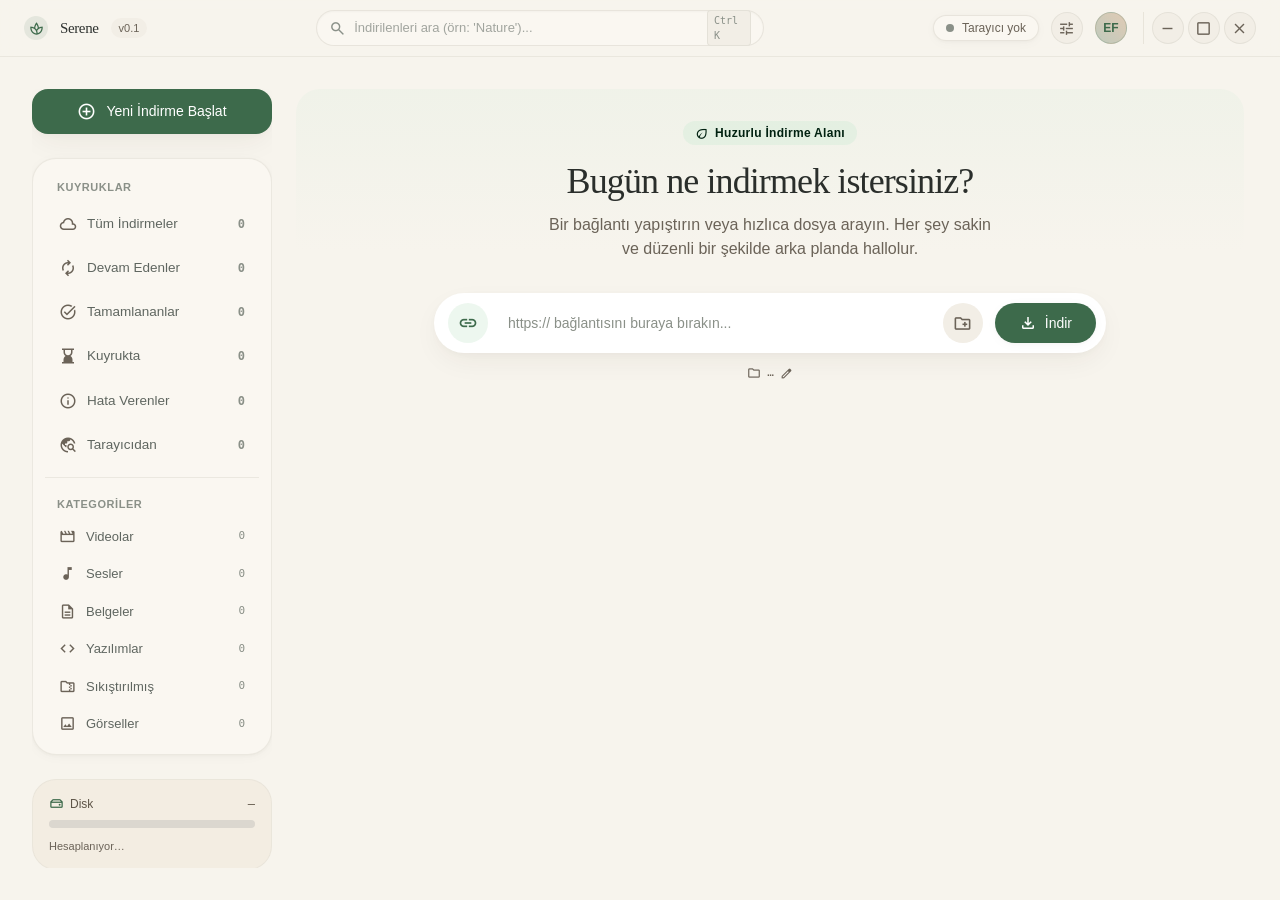
==== src/index.html @ ef3c7b84 "Uygulama Ã§ekirdeÄŸi: motor, kuyruk, tepsi, kÃ¶prÃ¼ ve arayÃ¼z" ====
<!DOCTYPE html>
<html lang="tr">
<head>
<meta charset="utf-8" />
<meta name="viewport" content="width=device-width, initial-scale=1.0" />
<title>Serene — Huzurlu İndirme Deneyimi</title>
<link rel="stylesheet" href="fonts.css" />
<link rel="stylesheet" href="app.css" />
</head>
<body class="bg-background text-on-surface font-body antialiased h-screen flex flex-col overflow-hidden selection:bg-primary-fixed selection:text-primary">

<!-- Üst bar -->
<header data-tauri-drag-region="deep" class="flex-shrink-0 z-40 bg-background/85 backdrop-blur-md border-b border-outline-variant/50 px-6 py-2.5 flex items-center justify-between gap-4">
  <div class="flex items-center gap-3 flex-shrink-0">
    <div class="w-6 h-6 rounded-full bg-primary/10 flex items-center justify-center text-primary">
      <span class="material-symbols-outlined text-[15px]">spa</span>
    </div>
    <span class="font-headline font-medium text-[15px] tracking-tight text-on-surface">Serene</span>
    <span class="text-[11px] font-medium px-2 py-0.5 rounded-full bg-surface-container text-secondary">v0.1</span>
  </div>

  <div class="w-full max-w-md hidden md:block">
    <div class="relative flex items-center h-9 w-full rounded-full bg-surface-container-low border border-outline-variant/60 px-3 shadow-inner-soft focus-within:border-primary/50 focus-within:bg-surface-container-lowest transition-all">
      <span class="material-symbols-outlined text-[17px] text-outline mr-2">search</span>
      <input id="search" class="w-full bg-transparent text-[13px] text-on-surface placeholder:text-outline/80 focus:outline-none" placeholder="İndirilenleri ara (örn: 'Nature')..." type="text" autocomplete="off" spellcheck="false" />
      <kbd class="text-[10px] font-mono text-outline bg-surface-container px-1.5 py-0.5 rounded border border-outline-variant/60">Ctrl K</kbd>
    </div>
  </div>

  <div class="flex items-center gap-3 flex-shrink-0">
    <div id="bridge-pill" class="flex items-center gap-2 bg-surface-container-low border border-outline-variant/60 px-3 py-1 rounded-full shadow-soft text-xs text-secondary" title="Tarayıcı eklentisi bağlı değil">
      <span id="bridge-dot" class="w-2 h-2 rounded-full bg-outline"></span>
      <span id="bridge-text">Tarayıcı yok</span>
    </div>
    <div id="speed-pill" class="hidden items-center gap-2 bg-surface-container-low border border-outline-variant/60 px-3 py-1 rounded-full shadow-soft text-xs text-secondary font-mono">
      <span class="w-2 h-2 rounded-full bg-primary animate-pulse"></span>
      <span id="speed-pill-text">0 B/s</span>
    </div>
    <button id="open-settings" class="w-8 h-8 rounded-full bg-surface-container hover:bg-surface-container-high text-on-surface flex items-center justify-center border border-outline-variant/60 transition-colors cursor-pointer" title="Ayarlar">
      <span class="material-symbols-outlined text-[17px] text-secondary">tune</span>
    </button>
    <div class="w-8 h-8 rounded-full bg-gradient-to-tr from-primary/30 to-tertiary/30 border border-primary/20 flex items-center justify-center text-xs font-semibold text-primary" title="Yerel profil">
      EF
    </div>

    <!-- Pencere denetimleri (işletim sistemi çerçevesi kapalı) -->
    <div class="flex items-center gap-1 ml-1 pl-2 border-l border-outline-variant/60">
      <button id="win-min" class="w-8 h-8 rounded-full bg-surface-container hover:bg-surface-container-high text-on-surface flex items-center justify-center border border-outline-variant/60 transition-colors cursor-pointer" title="Küçült">
        <span class="material-symbols-outlined text-[17px] text-secondary">remove</span>
      </button>
      <button id="win-max" class="w-8 h-8 rounded-full bg-surface-container hover:bg-surface-container-high text-on-surface flex items-center justify-center border border-outline-variant/60 transition-colors cursor-pointer" title="Büyüt">
        <span id="win-max-icon" class="material-symbols-outlined text-[17px] text-secondary">crop_square</span>
      </button>
      <button id="win-close" class="w-8 h-8 rounded-full bg-surface-container hover:bg-error-container text-on-surface flex items-center justify-center border border-outline-variant/60 transition-colors cursor-pointer" title="Kapat">
        <span class="material-symbols-outlined text-[17px] text-secondary">close</span>
      </button>
    </div>
  </div>
</header>

<div class="flex-1 flex flex-col md:flex-row max-w-7xl w-full mx-auto p-4 md:p-6 lg:p-8 gap-6 overflow-hidden">

  <!-- Sol menü -->
  <aside class="w-full md:w-60 flex-shrink-0 flex flex-col gap-6 overflow-y-auto pb-2">
    <button id="new-download" class="w-full flex items-center justify-center gap-2.5 py-3 px-4 rounded-2xl bg-primary text-on-primary font-medium text-[14px] shadow-float hover:bg-primary/95 active:scale-[0.99] transition-all cursor-pointer">
      <span class="material-symbols-outlined text-[19px]">add_circle</span>
      <span>Yeni İndirme Başlat</span>
    </button>

    <div class="bg-surface-container-low rounded-3xl p-3 border border-outline-variant/50 shadow-soft">
      <div class="px-3 py-2 text-[11px] font-semibold text-outline uppercase tracking-wider">Kuyruklar</div>
      <nav class="flex flex-col gap-1" id="queue-nav">
        <button class="nav-item flex items-center justify-between px-3.5 py-2.5 rounded-2xl transition-colors cursor-pointer w-full" data-filter="all">
          <div class="flex items-center gap-2.5">
            <span class="material-symbols-outlined text-[18px]">cloud_queue</span>
            <span>Tüm İndirmeler</span>
          </div>
          <span class="font-mono text-[12px] font-semibold" data-count="all">0</span>
        </button>
        <button class="nav-item flex items-center justify-between px-3.5 py-2.5 rounded-2xl transition-colors cursor-pointer w-full" data-filter="active">
          <div class="flex items-center gap-2.5">
            <span class="material-symbols-outlined text-[18px]">autorenew</span>
            <span>Devam Edenler</span>
          </div>
          <span class="font-mono text-[12px] font-semibold" data-count="active">0</span>
        </button>
        <button class="nav-item flex items-center justify-between px-3.5 py-2.5 rounded-2xl transition-colors cursor-pointer w-full" data-filter="completed">
          <div class="flex items-center gap-2.5">
            <span class="material-symbols-outlined text-[18px]">task_alt</span>
            <span>Tamamlananlar</span>
          </div>
          <span class="font-mono text-[12px] font-semibold" data-count="completed">0</span>
        </button>
        <button class="nav-item flex items-center justify-between px-3.5 py-2.5 rounded-2xl transition-colors cursor-pointer w-full" data-filter="queued">
          <div class="flex items-center gap-2.5">
            <span class="material-symbols-outlined text-[18px]">hourglass_bottom</span>
            <span>Kuyrukta</span>
          </div>
          <span class="font-mono text-[12px] font-semibold" data-count="queued">0</span>
        </button>
        <button class="nav-item flex items-center justify-between px-3.5 py-2.5 rounded-2xl transition-colors cursor-pointer w-full" data-filter="failed">
          <div class="flex items-center gap-2.5">
            <span class="material-symbols-outlined text-[18px]">info</span>
            <span>Hata Verenler</span>
          </div>
          <span class="font-mono text-[12px] font-semibold" data-count="failed">0</span>
        </button>
      </nav>

      <nav class="flex flex-col gap-1 mt-1" id="browser-nav">
        <button id="browser-queue" class="nav-item flex items-center justify-between px-3.5 py-2.5 rounded-2xl transition-colors cursor-pointer w-full" title="Tarayıcıdan yakalanan medya">
          <div class="flex items-center gap-2.5">
            <span class="material-symbols-outlined text-[18px]">travel_explore</span>
            <span>Tarayıcıdan</span>
          </div>
          <span class="font-mono text-[12px] font-semibold" data-count-captures>0</span>
        </button>
      </nav>

      <div class="my-3 border-t border-outline-variant/50"></div>
      <div class="px-3 py-1.5 text-[11px] font-semibold text-outline uppercase tracking-wider">Kategoriler</div>
      <nav class="flex flex-col gap-0.5" id="category-nav">
        <button class="cat-item flex items-center justify-between px-3.5 py-2 rounded-2xl transition-colors cursor-pointer w-full" data-category="video">
          <div class="flex items-center gap-2.5">
            <span class="material-symbols-outlined text-[17px] text-secondary">movie</span>
            <span>Videolar</span>
          </div>
          <span class="font-mono text-[11px] text-outline" data-count-cat="video">0</span>
        </button>
        <button class="cat-item flex items-center justify-between px-3.5 py-2 rounded-2xl transition-colors cursor-pointer w-full" data-category="audio">
          <div class="flex items-center gap-2.5">
            <span class="material-symbols-outlined text-[17px] text-secondary">music_note</span>
            <span>Sesler</span>
          </div>
          <span class="font-mono text-[11px] text-outline" data-count-cat="audio">0</span>
        </button>
        <button class="cat-item flex items-center justify-between px-3.5 py-2 rounded-2xl transition-colors cursor-pointer w-full" data-category="document">
          <div class="flex items-center gap-2.5">
            <span class="material-symbols-outlined text-[17px] text-secondary">description</span>
            <span>Belgeler</span>
          </div>
          <span class="font-mono text-[11px] text-outline" data-count-cat="document">0</span>
        </button>
        <button class="cat-item flex items-center justify-between px-3.5 py-2 rounded-2xl transition-colors cursor-pointer w-full" data-category="software">
          <div class="flex items-center gap-2.5">
            <span class="material-symbols-outlined text-[17px] text-secondary">code</span>
            <span>Yazılımlar</span>
          </div>
          <span class="font-mono text-[11px] text-outline" data-count-cat="software">0</span>
        </button>
        <button class="cat-item flex items-center justify-between px-3.5 py-2 rounded-2xl transition-colors cursor-pointer w-full" data-category="archive">
          <div class="flex items-center gap-2.5">
            <span class="material-symbols-outlined text-[17px] text-secondary">folder_zip</span>
            <span>Sıkıştırılmış</span>
          </div>
          <span class="font-mono text-[11px] text-outline" data-count-cat="archive">0</span>
        </button>
        <button class="cat-item flex items-center justify-between px-3.5 py-2 rounded-2xl transition-colors cursor-pointer w-full" data-category="image">
          <div class="flex items-center gap-2.5">
            <span class="material-symbols-outlined text-[17px] text-secondary">image</span>
            <span>Görseller</span>
          </div>
          <span class="font-mono text-[11px] text-outline" data-count-cat="image">0</span>
        </button>
      </nav>
    </div>

    <!-- Disk durumu -->
    <div class="bg-secondary-container/60 rounded-3xl p-4 border border-outline-variant/40 flex flex-col gap-2">
      <div class="flex items-center justify-between text-xs text-on-secondary-container font-medium">
        <span class="flex items-center gap-1.5 min-w-0">
          <span class="material-symbols-outlined text-[15px] text-primary">hard_drive</span>
          <span id="disk-label" class="truncate">Disk</span>
        </span>
        <span class="font-mono flex-shrink-0" id="disk-percent">—</span>
      </div>
      <div class="w-full h-2 rounded-full bg-surface-dim overflow-hidden p-0.5">
        <div class="h-full bg-primary rounded-full transition-all duration-500" id="disk-bar" style="width: 0%"></div>
      </div>
      <p class="text-[11px] text-secondary leading-tight mt-1" id="disk-detail">Hesaplanıyor…</p>
    </div>
  </aside>

  <!-- Orta alan -->
  <main class="flex-1 flex flex-col min-w-0 overflow-y-auto pb-4 pr-1">
    <div class="flex flex-col w-full gap-8 pb-16">

      <!-- Karşılama + bağlantı girişi -->
      <section id="hero" class="flex flex-col items-center text-center py-8 px-4 relative scroll-mt-4">
        <div class="absolute inset-0 bg-gradient-to-b from-primary-fixed/20 via-transparent to-transparent rounded-3xl -z-10 pointer-events-none"></div>
        <span class="inline-flex items-center gap-1.5 px-3 py-1 rounded-full bg-primary-fixed/45 text-on-primary-fixed text-xs font-semibold mb-4 tracking-wide">
          <span class="material-symbols-outlined text-[14px]">eco</span>
          Huzurlu İndirme Alanı
        </span>
        <h1 class="font-headline text-3xl md:text-4xl text-on-background font-normal tracking-tight mb-3">
          Bugün ne indirmek istersiniz?
        </h1>
        <p class="text-secondary max-w-md text-sm md:text-base font-body mb-8 leading-relaxed">
          Bir bağlantı yapıştırın veya hızlıca dosya arayın. Her şey sakin ve düzenli bir şekilde arka planda hallolur.
        </p>

        <div class="w-full max-w-2xl bg-surface-container-lowest rounded-full p-2.5 shadow-float flex items-center gap-3 transition-all focus-within:ring-2 focus-within:ring-primary/20">
          <div class="w-10 h-10 rounded-full bg-primary-fixed/40 flex items-center justify-center text-primary ml-1 flex-shrink-0">
            <span class="material-symbols-outlined text-[20px]">link</span>
          </div>
          <input id="url-input" class="flex-1 min-w-0 bg-transparent text-sm text-on-surface placeholder:text-outline focus:outline-none px-2 font-body" placeholder="https:// bağlantısını buraya bırakın..." type="text" autocomplete="off" spellcheck="false" />
          <button id="pick-dest" class="w-10 h-10 rounded-full bg-surface-container hover:bg-surface-container-high text-secondary flex items-center justify-center transition-colors cursor-pointer flex-shrink-0" title="Bu indirme için farklı klasör seç">
            <span class="material-symbols-outlined text-[19px]">create_new_folder</span>
          </button>
          <button id="download-btn" class="bg-primary hover:bg-primary/90 disabled:opacity-50 disabled:cursor-not-allowed text-on-primary font-medium text-sm px-6 py-2.5 rounded-full shadow-soft transition-all flex items-center gap-2 cursor-pointer flex-shrink-0">
            <span class="material-symbols-outlined text-[18px]">download</span>
            <span>İndir</span>
          </button>
        </div>

        <button id="dest-hint" class="mt-3 text-[11px] text-secondary hover:text-primary transition-colors flex items-center gap-1.5 cursor-pointer" title="Kayıt klasörünü değiştir">
          <span class="material-symbols-outlined text-[14px]">folder</span>
          <span id="dest-hint-text" class="font-mono truncate max-w-md">…</span>
          <span class="material-symbols-outlined text-[13px]">edit</span>
        </button>

        <!-- Yalnızca sıradaki indirmeler için geçerli klasör -->
        <div id="dest-override" class="hidden mt-3 items-center gap-2 text-[11px] bg-primary-fixed/25 border border-primary/20 rounded-full pl-3 pr-1.5 py-1.5">
          <span class="material-symbols-outlined text-[14px] text-primary">folder_special</span>
          <span class="text-on-primary-fixed">Bu indirme şuraya kaydedilecek:</span>
          <span id="dest-override-text" class="font-mono text-primary truncate max-w-[16rem]">…</span>
          <button id="dest-override-clear" class="w-6 h-6 rounded-full hover:bg-primary/20 text-primary flex items-center justify-center transition-colors cursor-pointer flex-shrink-0" title="Özel klasörü kaldır">
            <span class="material-symbols-outlined text-[15px]">close</span>
          </button>
        </div>

        <p id="add-error" class="hidden mt-3 text-[12px] text-on-error-container bg-error-container/60 px-3 py-1.5 rounded-full"></p>
      </section>

      <!-- Liste -->
      <div id="task-root" class="flex flex-col gap-8"></div>
    </div>
  </main>
</div>

<!-- Yakalanan bağlantı bildirimi -->
<div id="toast-root" class="fixed bottom-6 right-6 z-50 flex flex-col gap-3 items-end"></div>

<!-- Bağlantı sürükleme katmanı -->
<div id="drop-overlay" class="hidden fixed inset-0 z-[60] items-center justify-center bg-background/70 backdrop-blur-sm p-10 pointer-events-none">
  <div class="w-full max-w-lg h-full max-h-72 rounded-3xl border-2 border-dashed border-primary/60 bg-primary-fixed/20 flex flex-col items-center justify-center gap-2.5 text-center">
    <span class="material-symbols-outlined text-[38px] text-primary">link</span>
    <p class="font-headline text-xl text-on-background">Bağlantıyı buraya bırakın</p>
    <p class="text-[13px] text-secondary">Serene indirmeyi hemen başlatacak</p>
  </div>
</div>

<!-- Ayarlar -->
<div id="settings-modal" class="hidden fixed inset-0 z-50 items-center justify-center bg-on-surface/25 backdrop-blur-sm p-6">
  <div class="bg-surface-container-lowest rounded-3xl shadow-float w-full max-w-lg max-h-full overflow-y-auto">
    <div class="flex items-center justify-between px-7 pt-6 pb-4">
      <h2 class="font-headline text-xl text-on-background">Ayarlar</h2>
      <button id="close-settings" class="w-8 h-8 rounded-full bg-surface-container hover:bg-surface-container-high text-secondary flex items-center justify-center transition-colors cursor-pointer" title="Kapat">
        <span class="material-symbols-outlined text-[17px]">close</span>
      </button>
    </div>

    <div class="px-7 pb-7 flex flex-col gap-6">
      <div class="flex flex-col gap-2">
        <label class="text-[12px] font-semibold text-outline uppercase tracking-wider">Kayıt klasörü</label>
        <div class="flex items-center gap-2">
          <input id="set-dir" class="flex-1 min-w-0 bg-surface-container-low border border-outline-variant/60 rounded-xl px-3.5 py-2.5 text-[13px] font-mono text-on-surface focus:outline-none focus:border-primary/50" type="text" readonly />
          <button id="browse-dir" class="px-4 py-2.5 rounded-xl bg-surface-container hover:bg-surface-container-high text-on-surface text-[13px] font-medium transition-colors cursor-pointer flex-shrink-0">Gözat</button>
        </div>
      </div>

      <div class="grid grid-cols-2 gap-5">
        <div class="flex flex-col gap-2">
          <label class="text-[12px] font-semibold text-outline uppercase tracking-wider">Eşzamanlı indirme</label>
          <input id="set-concurrent" class="bg-surface-container-low border border-outline-variant/60 rounded-xl px-3.5 py-2.5 text-[13px] text-on-surface focus:outline-none focus:border-primary/50" type="number" min="1" max="16" />
          <p class="text-[11px] text-secondary leading-tight">Aynı anda kaç dosya iner</p>
        </div>
        <div class="flex flex-col gap-2">
          <label class="text-[12px] font-semibold text-outline uppercase tracking-wider">Bağlantı / dosya</label>
          <input id="set-connections" class="bg-surface-container-low border border-outline-variant/60 rounded-xl px-3.5 py-2.5 text-[13px] text-on-surface focus:outline-none focus:border-primary/50" type="number" min="1" max="16" />
          <p class="text-[11px] text-secondary leading-tight">Parçalı indirmede bağlantı sayısı</p>
        </div>
      </div>

      <label class="flex items-center justify-between gap-4 bg-surface-container-low rounded-2xl px-4 py-3.5 border border-outline-variant/50 cursor-pointer">
        <span class="flex flex-col">
          <span class="text-[13px] font-medium text-on-surface">Panoyu izle</span>
          <span class="text-[11px] text-secondary leading-tight mt-0.5">Kopyaladığınız bağlantıları yakalayıp önerir</span>
        </span>
        <input id="set-clipboard" class="w-4 h-4 accent-primary cursor-pointer flex-shrink-0" type="checkbox" />
      </label>

      <label class="flex items-center justify-between gap-4 bg-surface-container-low rounded-2xl px-4 py-3.5 border border-outline-variant/50 cursor-pointer">
        <span class="flex flex-col">
          <span class="text-[13px] font-medium text-on-surface">Kapatınca tepsiye gizle</span>
          <span class="text-[11px] text-secondary leading-tight mt-0.5">Kapat düğmesi uygulamayı bitirmez, indirmeler sürer</span>
        </span>
        <input id="set-tray" class="w-4 h-4 accent-primary cursor-pointer flex-shrink-0" type="checkbox" />
      </label>

      <div class="flex items-center justify-between gap-3 pt-1">
        <button id="clear-completed" class="text-[13px] font-medium text-secondary hover:text-on-surface transition-colors cursor-pointer">Tamamlananları temizle</button>
        <div class="flex items-center gap-3">
          <span id="settings-status" class="text-[12px] text-primary"></span>
          <button id="save-settings" class="px-5 py-2.5 rounded-full bg-primary hover:bg-primary/90 text-on-primary text-[13px] font-medium shadow-soft transition-all cursor-pointer">Kaydet</button>
        </div>
      </div>
    </div>
  </div>
</div>

<!-- Onay penceresi -->
<div id="confirm-modal" class="hidden fixed inset-0 z-50 items-center justify-center bg-on-surface/25 backdrop-blur-sm p-6">
  <div class="bg-surface-container-lowest rounded-3xl shadow-float w-full max-w-sm p-7 flex flex-col gap-5">
    <div class="flex items-start gap-3.5">
      <div class="w-10 h-10 rounded-2xl bg-error-container/60 flex items-center justify-center text-on-error-container flex-shrink-0">
        <span id="confirm-icon" class="material-symbols-outlined text-[20px]">delete</span>
      </div>
      <div class="min-w-0 flex-1">
        <h3 id="confirm-title" class="font-headline text-lg text-on-background leading-snug break-words"></h3>
        <p id="confirm-text" class="text-[12.5px] text-secondary mt-1.5 leading-relaxed break-words"></p>
      </div>
    </div>
    <div id="confirm-buttons" class="flex flex-col gap-2"></div>
  </div>
</div>

<script src="app.js"></script>

</body>
</html>
---- src/fonts.css ----
/* vietnamese */
@font-face {
  font-family: 'Fraunces';
  font-style: italic;
  font-weight: 300 400;
  font-display: swap;
  src: url(fonts/f000.woff2) format('woff2');
  unicode-range: U+0102-0103, U+0110-0111, U+0128-0129, U+0168-0169, U+01A0-01A1, U+01AF-01B0, U+0300-0301, U+0303-0304, U+0308-0309, U+0323, U+0329, U+1EA0-1EF9, U+20AB;
}
/* latin-ext */
@font-face {
  font-family: 'Fraunces';
  font-style: italic;
  font-weight: 300 400;
  font-display: swap;
  src: url(fonts/f001.woff2) format('woff2');
  unicode-range: U+0100-02BA, U+02BD-02C5, U+02C7-02CC, U+02CE-02D7, U+02DD-02FF, U+0304, U+0308, U+0329, U+1D00-1DBF, U+1E00-1E9F, U+1EF2-1EFF, U+2020, U+20A0-20AB, U+20AD-20C0, U+2113, U+2C60-2C7F, U+A720-A7FF;
}
/* latin */
@font-face {
  font-family: 'Fraunces';
  font-style: italic;
  font-weight: 300 400;
  font-display: swap;
  src: url(fonts/f002.woff2) format('woff2');
  unicode-range: U+0000-00FF, U+0131, U+0152-0153, U+02BB-02BC, U+02C6, U+02DA, U+02DC, U+0304, U+0308, U+0329, U+2000-206F, U+20AC, U+2122, U+2191, U+2193, U+2212, U+2215, U+FEFF, U+FFFD;
}
/* vietnamese */
@font-face {
  font-family: 'Fraunces';
  font-style: normal;
  font-weight: 300 600;
  font-display: swap;
  src: url(fonts/f003.woff2) format('woff2');
  unicode-range: U+0102-0103, U+0110-0111, U+0128-0129, U+0168-0169, U+01A0-01A1, U+01AF-01B0, U+0300-0301, U+0303-0304, U+0308-0309, U+0323, U+0329, U+1EA0-1EF9, U+20AB;
}
/* latin-ext */
@font-face {
  font-family: 'Fraunces';
  font-style: normal;
  font-weight: 300 600;
  font-display: swap;
  src: url(fonts/f004.woff2) format('woff2');
  unicode-range: U+0100-02BA, U+02BD-02C5, U+02C7-02CC, U+02CE-02D7, U+02DD-02FF, U+0304, U+0308, U+0329, U+1D00-1DBF, U+1E00-1E9F, U+1EF2-1EFF, U+2020, U+20A0-20AB, U+20AD-20C0, U+2113, U+2C60-2C7F, U+A720-A7FF;
}
/* latin */
@font-face {
  font-family: 'Fraunces';
  font-style: normal;
  font-weight: 300 600;
  font-display: swap;
  src: url(fonts/f005.woff2) format('woff2');
  unicode-range: U+0000-00FF, U+0131, U+0152-0153, U+02BB-02BC, U+02C6, U+02DA, U+02DC, U+0304, U+0308, U+0329, U+2000-206F, U+20AC, U+2122, U+2191, U+2193, U+2212, U+2215, U+FEFF, U+FFFD;
}
/* cyrillic-ext */
@font-face {
  font-family: 'JetBrains Mono';
  font-style: normal;
  font-weight: 400;
  font-display: swap;
  src: url(fonts/f006.woff2) format('woff2');
  unicode-range: U+0460-052F, U+1C80-1C8A, U+20B4, U+2DE0-2DFF, U+A640-A69F, U+FE2E-FE2F;
}
/* cyrillic */
@font-face {
  font-family: 'JetBrains Mono';
  font-style: normal;
  font-weight: 400;
  font-display: swap;
  src: url(fonts/f007.woff2) format('woff2');
  unicode-range: U+0301, U+0400-045F, U+0490-0491, U+04B0-04B1, U+2116;
}
/* greek */
@font-face {
  font-family: 'JetBrains Mono';
  font-style: normal;
  font-weight: 400;
  font-display: swap;
  src: url(fonts/f008.woff2) format('woff2');
  unicode-range: U+0370-0377, U+037A-037F, U+0384-038A, U+038C, U+038E-03A1, U+03A3-03FF;
}
/* vietnamese */
@font-face {
  font-family: 'JetBrains Mono';
  font-style: normal;
  font-weight: 400;
  font-display: swap;
  src: url(fonts/f009.woff2) format('woff2');
  unicode-range: U+0102-0103, U+0110-0111, U+0128-0129, U+0168-0169, U+01A0-01A1, U+01AF-01B0, U+0300-0301, U+0303-0304, U+0308-0309, U+0323, U+0329, U+1EA0-1EF9, U+20AB;
}
/* latin-ext */
@font-face {
  font-family: 'JetBrains Mono';
  font-style: normal;
  font-weight: 400;
  font-display: swap;
  src: url(fonts/f010.woff2) format('woff2');
  unicode-range: U+0100-02BA, U+02BD-02C5, U+02C7-02CC, U+02CE-02D7, U+02DD-02FF, U+0304, U+0308, U+0329, U+1D00-1DBF, U+1E00-1E9F, U+1EF2-1EFF, U+2020, U+20A0-20AB, U+20AD-20C0, U+2113, U+2C60-2C7F, U+A720-A7FF;
}
/* latin */
@font-face {
  font-family: 'JetBrains Mono';
  font-style: normal;
  font-weight: 400;
  font-display: swap;
  src: url(fonts/f011.woff2) format('woff2');
  unicode-range: U+0000-00FF, U+0131, U+0152-0153, U+02BB-02BC, U+02C6, U+02DA, U+02DC, U+0304, U+0308, U+0329, U+2000-206F, U+20AC, U+2122, U+2191, U+2193, U+2212, U+2215, U+FEFF, U+FFFD;
}
/* cyrillic-ext */
@font-face {
  font-family: 'JetBrains Mono';
  font-style: normal;
  font-weight: 500;
  font-display: swap;
  src: url(fonts/f006.woff2) format('woff2');
  unicode-range: U+0460-052F, U+1C80-1C8A, U+20B4, U+2DE0-2DFF, U+A640-A69F, U+FE2E-FE2F;
}
/* cyrillic */
@font-face {
  font-family: 'JetBrains Mono';
  font-style: normal;
  font-weight: 500;
  font-display: swap;
  src: url(fonts/f007.woff2) format('woff2');
  unicode-range: U+0301, U+0400-045F, U+0490-0491, U+04B0-04B1, U+2116;
}
/* greek */
@font-face {
  font-family: 'JetBrains Mono';
  font-style: normal;
  font-weight: 500;
  font-display: swap;
  src: url(fonts/f008.woff2) format('woff2');
  unicode-range: U+0370-0377, U+037A-037F, U+0384-038A, U+038C, U+038E-03A1, U+03A3-03FF;
}
/* vietnamese */
@font-face {
  font-family: 'JetBrains Mono';
  font-style: normal;
  font-weight: 500;
  font-display: swap;
  src: url(fonts/f009.woff2) format('woff2');
  unicode-range: U+0102-0103, U+0110-0111, U+0128-0129, U+0168-0169, U+01A0-01A1, U+01AF-01B0, U+0300-0301, U+0303-0304, U+0308-0309, U+0323, U+0329, U+1EA0-1EF9, U+20AB;
}
/* latin-ext */
@font-face {
  font-family: 'JetBrains Mono';
  font-style: normal;
  font-weight: 500;
  font-display: swap;
  src: url(fonts/f010.woff2) format('woff2');
  unicode-range: U+0100-02BA, U+02BD-02C5, U+02C7-02CC, U+02CE-02D7, U+02DD-02FF, U+0304, U+0308, U+0329, U+1D00-1DBF, U+1E00-1E9F, U+1EF2-1EFF, U+2020, U+20A0-20AB, U+20AD-20C0, U+2113, U+2C60-2C7F, U+A720-A7FF;
}
/* latin */
@font-face {
  font-family: 'JetBrains Mono';
  font-style: normal;
  font-weight: 500;
  font-display: swap;
  src: url(fonts/f011.woff2) format('woff2');
  unicode-range: U+0000-00FF, U+0131, U+0152-0153, U+02BB-02BC, U+02C6, U+02DA, U+02DC, U+0304, U+0308, U+0329, U+2000-206F, U+20AC, U+2122, U+2191, U+2193, U+2212, U+2215, U+FEFF, U+FFFD;
}
/* cyrillic-ext */
@font-face {
  font-family: 'JetBrains Mono';
  font-style: normal;
  font-weight: 600;
  font-display: swap;
  src: url(fonts/f006.woff2) format('woff2');
  unicode-range: U+0460-052F, U+1C80-1C8A, U+20B4, U+2DE0-2DFF, U+A640-A69F, U+FE2E-FE2F;
}
/* cyrillic */
@font-face {
  font-family: 'JetBrains Mono';
  font-style: normal;
  font-weight: 600;
  font-display: swap;
  src: url(fonts/f007.woff2) format('woff2');
  unicode-range: U+0301, U+0400-045F, U+0490-0491, U+04B0-04B1, U+2116;
}
/* greek */
@font-face {
  font-family: 'JetBrains Mono';
  font-style: normal;
  font-weight: 600;
  font-display: swap;
  src: url(fonts/f008.woff2) format('woff2');
  unicode-range: U+0370-0377, U+037A-037F, U+0384-038A, U+038C, U+038E-03A1, U+03A3-03FF;
}
/* vietnamese */
@font-face {
  font-family: 'JetBrains Mono';
  font-style: normal;
  font-weight: 600;
  font-display: swap;
  src: url(fonts/f009.woff2) format('woff2');
  unicode-range: U+0102-0103, U+0110-0111, U+0128-0129, U+0168-0169, U+01A0-01A1, U+01AF-01B0, U+0300-0301, U+0303-0304, U+0308-0309, U+0323, U+0329, U+1EA0-1EF9, U+20AB;
}
/* latin-ext */
@font-face {
  font-family: 'JetBrains Mono';
  font-style: normal;
  font-weight: 600;
  font-display: swap;
  src: url(fonts/f010.woff2) format('woff2');
  unicode-range: U+0100-02BA, U+02BD-02C5, U+02C7-02CC, U+02CE-02D7, U+02DD-02FF, U+0304, U+0308, U+0329, U+1D00-1DBF, U+1E00-1E9F, U+1EF2-1EFF, U+2020, U+20A0-20AB, U+20AD-20C0, U+2113, U+2C60-2C7F, U+A720-A7FF;
}
/* latin */
@font-face {
  font-family: 'JetBrains Mono';
  font-style: normal;
  font-weight: 600;
  font-display: swap;
  src: url(fonts/f011.woff2) format('woff2');
  unicode-range: U+0000-00FF, U+0131, U+0152-0153, U+02BB-02BC, U+02C6, U+02DA, U+02DC, U+0304, U+0308, U+0329, U+2000-206F, U+20AC, U+2122, U+2191, U+2193, U+2212, U+2215, U+FEFF, U+FFFD;
}
/* cyrillic-ext */
@font-face {
  font-family: 'Nunito Sans';
  font-style: italic;
  font-weight: 400;
  font-stretch: 100%;
  font-display: swap;
  src: url(fonts/f012.woff2) format('woff2');
  unicode-range: U+0460-052F, U+1C80-1C8A, U+20B4, U+2DE0-2DFF, U+A640-A69F, U+FE2E-FE2F;
}
/* cyrillic */
@font-face {
  font-family: 'Nunito Sans';
  font-style: italic;
  font-weight: 400;
  font-stretch: 100%;
  font-display: swap;
  src: url(fonts/f013.woff2) format('woff2');
  unicode-range: U+0301, U+0400-045F, U+0490-0491, U+04B0-04B1, U+2116;
}
/* vietnamese */
@font-face {
  font-family: 'Nunito Sans';
  font-style: italic;
  font-weight: 400;
  font-stretch: 100%;
  font-display: swap;
  src: url(fonts/f014.woff2) format('woff2');
  unicode-range: U+0102-0103, U+0110-0111, U+0128-0129, U+0168-0169, U+01A0-01A1, U+01AF-01B0, U+0300-0301, U+0303-0304, U+0308-0309, U+0323, U+0329, U+1EA0-1EF9, U+20AB;
}
/* latin-ext */
@font-face {
  font-family: 'Nunito Sans';
  font-style: italic;
  font-weight: 400;
  font-stretch: 100%;
  font-display: swap;
  src: url(fonts/f015.woff2) format('woff2');
  unicode-range: U+0100-02BA, U+02BD-02C5, U+02C7-02CC, U+02CE-02D7, U+02DD-02FF, U+0304, U+0308, U+0329, U+1D00-1DBF, U+1E00-1E9F, U+1EF2-1EFF, U+2020, U+20A0-20AB, U+20AD-20C0, U+2113, U+2C60-2C7F, U+A720-A7FF;
}
/* latin */
@font-face {
  font-family: 'Nunito Sans';
  font-style: italic;
  font-weight: 400;
  font-stretch: 100%;
  font-display: swap;
  src: url(fonts/f016.woff2) format('woff2');
  unicode-range: U+0000-00FF, U+0131, U+0152-0153, U+02BB-02BC, U+02C6, U+02DA, U+02DC, U+0304, U+0308, U+0329, U+2000-206F, U+20AC, U+2122, U+2191, U+2193, U+2212, U+2215, U+FEFF, U+FFFD;
}
/* cyrillic-ext */
@font-face {
  font-family: 'Nunito Sans';
  font-style: normal;
  font-weight: 300 700;
  font-stretch: 100%;
  font-display: swap;
  src: url(fonts/f017.woff2) format('woff2');
  unicode-range: U+0460-052F, U+1C80-1C8A, U+20B4, U+2DE0-2DFF, U+A640-A69F, U+FE2E-FE2F;
}
/* cyrillic */
@font-face {
  font-family: 'Nunito Sans';
  font-style: normal;
  font-weight: 300 700;
  font-stretch: 100%;
  font-display: swap;
  src: url(fonts/f018.woff2) format('woff2');
  unicode-range: U+0301, U+0400-045F, U+0490-0491, U+04B0-04B1, U+2116;
}
/* vietnamese */
@font-face {
  font-family: 'Nunito Sans';
  font-style: normal;
  font-weight: 300 700;
  font-stretch: 100%;
  font-display: swap;
  src: url(fonts/f019.woff2) format('woff2');
  unicode-range: U+0102-0103, U+0110-0111, U+0128-0129, U+0168-0169, U+01A0-01A1, U+01AF-01B0, U+0300-0301, U+0303-0304, U+0308-0309, U+0323, U+0329, U+1EA0-1EF9, U+20AB;
}
/* latin-ext */
@font-face {
  font-family: 'Nunito Sans';
  font-style: normal;
  font-weight: 300 700;
  font-stretch: 100%;
  font-display: swap;
  src: url(fonts/f020.woff2) format('woff2');
  unicode-range: U+0100-02BA, U+02BD-02C5, U+02C7-02CC, U+02CE-02D7, U+02DD-02FF, U+0304, U+0308, U+0329, U+1D00-1DBF, U+1E00-1E9F, U+1EF2-1EFF, U+2020, U+20A0-20AB, U+20AD-20C0, U+2113, U+2C60-2C7F, U+A720-A7FF;
}
/* latin */
@font-face {
  font-family: 'Nunito Sans';
  font-style: normal;
  font-weight: 300 700;
  font-stretch: 100%;
  font-display: swap;
  src: url(fonts/f021.woff2) format('woff2');
  unicode-range: U+0000-00FF, U+0131, U+0152-0153, U+02BB-02BC, U+02C6, U+02DA, U+02DC, U+0304, U+0308, U+0329, U+2000-206F, U+20AC, U+2122, U+2191, U+2193, U+2212, U+2215, U+FEFF, U+FFFD;
}

/* fallback */
@font-face {
  font-family: 'Material Symbols Outlined';
  font-style: normal;
  font-weight: 100 700;
  font-display: swap;
  src: url(fonts/f022.woff2) format('woff2');
}

.material-symbols-outlined {
  font-family: 'Material Symbols Outlined';
  font-weight: normal;
  font-style: normal;
  font-size: 24px;
  line-height: 1;
  letter-spacing: normal;
  text-transform: none;
  display: inline-block;
  white-space: nowrap;
  word-wrap: normal;
  direction: ltr;
  -webkit-font-feature-settings: 'liga';
  -webkit-font-smoothing: antialiased;
}
---- src/app.css ----
*,:after,:before{--tw-border-spacing-x:0;--tw-border-spacing-y:0;--tw-translate-x:0;--tw-translate-y:0;--tw-rotate:0;--tw-skew-x:0;--tw-skew-y:0;--tw-scale-x:1;--tw-scale-y:1;--tw-pan-x: ;--tw-pan-y: ;--tw-pinch-zoom: ;--tw-scroll-snap-strictness:proximity;--tw-gradient-from-position: ;--tw-gradient-via-position: ;--tw-gradient-to-position: ;--tw-ordinal: ;--tw-slashed-zero: ;--tw-numeric-figure: ;--tw-numeric-spacing: ;--tw-numeric-fraction: ;--tw-ring-inset: ;--tw-ring-offset-width:0px;--tw-ring-offset-color:#fff;--tw-ring-color:rgba(59,130,246,.5);--tw-ring-offset-shadow:0 0 #0000;--tw-ring-shadow:0 0 #0000;--tw-shadow:0 0 #0000;--tw-shadow-colored:0 0 #0000;--tw-blur: ;--tw-brightness: ;--tw-contrast: ;--tw-grayscale: ;--tw-hue-rotate: ;--tw-invert: ;--tw-saturate: ;--tw-sepia: ;--tw-drop-shadow: ;--tw-backdrop-blur: ;--tw-backdrop-brightness: ;--tw-backdrop-contrast: ;--tw-backdrop-grayscale: ;--tw-backdrop-hue-rotate: ;--tw-backdrop-invert: ;--tw-backdrop-opacity: ;--tw-backdrop-saturate: ;--tw-backdrop-sepia: ;--tw-contain-size: ;--tw-contain-layout: ;--tw-contain-paint: ;--tw-contain-style: }::backdrop{--tw-border-spacing-x:0;--tw-border-spacing-y:0;--tw-translate-x:0;--tw-translate-y:0;--tw-rotate:0;--tw-skew-x:0;--tw-skew-y:0;--tw-scale-x:1;--tw-scale-y:1;--tw-pan-x: ;--tw-pan-y: ;--tw-pinch-zoom: ;--tw-scroll-snap-strictness:proximity;--tw-gradient-from-position: ;--tw-gradient-via-position: ;--tw-gradient-to-position: ;--tw-ordinal: ;--tw-slashed-zero: ;--tw-numeric-figure: ;--tw-numeric-spacing: ;--tw-numeric-fraction: ;--tw-ring-inset: ;--tw-ring-offset-width:0px;--tw-ring-offset-color:#fff;--tw-ring-color:rgba(59,130,246,.5);--tw-ring-offset-shadow:0 0 #0000;--tw-ring-shadow:0 0 #0000;--tw-shadow:0 0 #0000;--tw-shadow-colored:0 0 #0000;--tw-blur: ;--tw-brightness: ;--tw-contrast: ;--tw-grayscale: ;--tw-hue-rotate: ;--tw-invert: ;--tw-saturate: ;--tw-sepia: ;--tw-drop-shadow: ;--tw-backdrop-blur: ;--tw-backdrop-brightness: ;--tw-backdrop-contrast: ;--tw-backdrop-grayscale: ;--tw-backdrop-hue-rotate: ;--tw-backdrop-invert: ;--tw-backdrop-opacity: ;--tw-backdrop-saturate: ;--tw-backdrop-sepia: ;--tw-contain-size: ;--tw-contain-layout: ;--tw-contain-paint: ;--tw-contain-style: }/*! tailwindcss v3.4.17 | MIT License | https://tailwindcss.com*/*,:after,:before{border:0 solid #e5e7eb;box-sizing:border-box}:after,:before{--tw-content:""}:host,html{line-height:1.5;-webkit-text-size-adjust:100%;font-family:ui-sans-serif,system-ui,sans-serif,Apple Color Emoji,Segoe UI Emoji,Segoe UI Symbol,Noto Color Emoji;font-feature-settings:normal;font-variation-settings:normal;-moz-tab-size:4;-o-tab-size:4;tab-size:4;-webkit-tap-highlight-color:transparent}body{line-height:inherit;margin:0}hr{border-top-width:1px;color:inherit;height:0}abbr:where([title]){-webkit-text-decoration:underline dotted;text-decoration:underline dotted}h1,h2,h3,h4,h5,h6{font-size:inherit;font-weight:inherit}a{color:inherit;text-decoration:inherit}b,strong{font-weight:bolder}code,kbd,pre,samp{font-family:JetBrains Mono,monospace;font-feature-settings:normal;font-size:1em;font-variation-settings:normal}small{font-size:80%}sub,sup{font-size:75%;line-height:0;position:relative;vertical-align:baseline}sub{bottom:-.25em}sup{top:-.5em}table{border-collapse:collapse;border-color:inherit;text-indent:0}button,input,optgroup,select,textarea{color:inherit;font-family:inherit;font-feature-settings:inherit;font-size:100%;font-variation-settings:inherit;font-weight:inherit;letter-spacing:inherit;line-height:inherit;margin:0;padding:0}button,select{text-transform:none}button,input:where([type=button]),input:where([type=reset]),input:where([type=submit]){-webkit-appearance:button;background-color:transparent;background-image:none}:-moz-focusring{outline:auto}:-moz-ui-invalid{box-shadow:none}progress{vertical-align:baseline}::-webkit-inner-spin-button,::-webkit-outer-spin-button{height:auto}[type=search]{-webkit-appearance:textfield;outline-offset:-2px}::-webkit-search-decoration{-webkit-appearance:none}::-webkit-file-upload-button{-webkit-appearance:button;font:inherit}summary{display:list-item}blockquote,dd,dl,figure,h1,h2,h3,h4,h5,h6,hr,p,pre{margin:0}fieldset{margin:0}fieldset,legend{padding:0}menu,ol,ul{list-style:none;margin:0;padding:0}dialog{padding:0}textarea{resize:vertical}input::-moz-placeholder,textarea::-moz-placeholder{color:#9ca3af;opacity:1}input::placeholder,textarea::placeholder{color:#9ca3af;opacity:1}[role=button],button{cursor:pointer}:disabled{cursor:default}audio,canvas,embed,iframe,img,object,svg,video{display:block;vertical-align:middle}img,video{height:auto;max-width:100%}[hidden]:where(:not([hidden=until-found])){display:none}.nav-item{font-size:13.5px;--tw-text-opacity:1;color:rgb(95 102 96/var(--tw-text-opacity,1))}.nav-item .material-symbols-outlined{--tw-text-opacity:1;color:rgb(107 99 88/var(--tw-text-opacity,1))}.nav-item [data-count-captures],.nav-item [data-count]{--tw-text-opacity:1;color:rgb(138 144 136/var(--tw-text-opacity,1))}.nav-item:hover{--tw-bg-opacity:1;background-color:rgb(242 238 230/var(--tw-bg-opacity,1));--tw-text-opacity:1;color:rgb(46 50 48/var(--tw-text-opacity,1))}.nav-item.is-active{--tw-bg-opacity:1;background-color:rgb(235 229 220/var(--tw-bg-opacity,1));font-weight:500}.nav-item.is-active,.nav-item.is-active .material-symbols-outlined,.nav-item.is-active [data-count-captures],.nav-item.is-active [data-count]{--tw-text-opacity:1;color:rgb(61 106 75/var(--tw-text-opacity,1))}.cat-item{font-size:13px;--tw-text-opacity:1;color:rgb(95 102 96/var(--tw-text-opacity,1))}.cat-item [data-count-cat]{--tw-text-opacity:1;color:rgb(138 144 136/var(--tw-text-opacity,1))}.cat-item:hover{--tw-bg-opacity:1;background-color:rgb(242 238 230/var(--tw-bg-opacity,1));--tw-text-opacity:1;color:rgb(46 50 48/var(--tw-text-opacity,1))}.cat-item.is-active{--tw-bg-opacity:1;background-color:rgb(235 229 220/var(--tw-bg-opacity,1));font-weight:500}.cat-item.is-active,.cat-item.is-active .material-symbols-outlined,.cat-item.is-active [data-count-cat]{--tw-text-opacity:1;color:rgb(61 106 75/var(--tw-text-opacity,1))}.pointer-events-none{pointer-events:none}.\!visible{visibility:visible!important}.visible{visibility:visible}.fixed{position:fixed}.absolute{position:absolute}.relative{position:relative}.inset-0{inset:0}.bottom-6{bottom:1.5rem}.right-6{right:1.5rem}.-z-10{z-index:-10}.z-40{z-index:40}.z-50{z-index:50}.z-\[60\]{z-index:60}.mx-auto{margin-left:auto;margin-right:auto}.my-3{margin-top:.75rem}.mb-3,.my-3{margin-bottom:.75rem}.mb-4{margin-bottom:1rem}.mb-8{margin-bottom:2rem}.ml-1{margin-left:.25rem}.mr-2{margin-right:.5rem}.mt-0\.5{margin-top:.125rem}.mt-1{margin-top:.25rem}.mt-1\.5{margin-top:.375rem}.mt-2{margin-top:.5rem}.mt-3{margin-top:.75rem}.block{display:block}.flex{display:flex}.inline-flex{display:inline-flex}.grid{display:grid}.hidden{display:none}.h-10{height:2.5rem}.h-12{height:3rem}.h-14{height:3.5rem}.h-2{height:.5rem}.h-2\.5{height:.625rem}.h-4{height:1rem}.h-6{height:1.5rem}.h-8{height:2rem}.h-9{height:2.25rem}.h-full{height:100%}.h-screen{height:100vh}.max-h-72{max-height:18rem}.max-h-full{max-height:100%}.w-10{width:2.5rem}.w-12{width:3rem}.w-14{width:3.5rem}.w-2{width:.5rem}.w-2\.5{width:.625rem}.w-4{width:1rem}.w-6{width:1.5rem}.w-8{width:2rem}.w-9{width:2.25rem}.w-\[370px\]{width:370px}.w-full{width:100%}.min-w-0{min-width:0}.max-w-2xl{max-width:42rem}.max-w-7xl{max-width:80rem}.max-w-\[16rem\]{max-width:16rem}.max-w-lg{max-width:32rem}.max-w-md{max-width:28rem}.max-w-sm{max-width:24rem}.flex-1{flex:1 1 0%}.flex-shrink-0{flex-shrink:0}@keyframes pulse{50%{opacity:.5}}.animate-pulse{animation:pulse 2s cubic-bezier(.4,0,.6,1) infinite}.cursor-pointer{cursor:pointer}.resize{resize:both}.scroll-mt-4{scroll-margin-top:1rem}.grid-cols-1{grid-template-columns:repeat(1,minmax(0,1fr))}.grid-cols-2{grid-template-columns:repeat(2,minmax(0,1fr))}.flex-col{flex-direction:column}.items-start{align-items:flex-start}.items-end{align-items:flex-end}.items-center{align-items:center}.justify-end{justify-content:flex-end}.justify-center{justify-content:center}.justify-between{justify-content:space-between}.gap-0\.5{gap:.125rem}.gap-1{gap:.25rem}.gap-1\.5{gap:.375rem}.gap-2{gap:.5rem}.gap-2\.5{gap:.625rem}.gap-3{gap:.75rem}.gap-3\.5{gap:.875rem}.gap-4{gap:1rem}.gap-5{gap:1.25rem}.gap-6{gap:1.5rem}.gap-8{gap:2rem}.overflow-hidden{overflow:hidden}.overflow-y-auto{overflow-y:auto}.truncate{overflow:hidden;text-overflow:ellipsis;white-space:nowrap}.break-words{overflow-wrap:break-word}.rounded{border-radius:.25rem}.rounded-2xl{border-radius:1rem}.rounded-3xl{border-radius:1.5rem}.rounded-full{border-radius:9999px}.rounded-xl{border-radius:.75rem}.border{border-width:1px}.border-2{border-width:2px}.border-b{border-bottom-width:1px}.border-l{border-left-width:1px}.border-t{border-top-width:1px}.border-dashed{border-style:dashed}.border-outline-variant{--tw-border-opacity:1;border-color:rgb(220 216 206/var(--tw-border-opacity,1))}.border-outline-variant\/40{border-color:hsla(43,17%,84%,.4)}.border-outline-variant\/50{border-color:hsla(43,17%,84%,.5)}.border-outline-variant\/60{border-color:hsla(43,17%,84%,.6)}.border-primary\/20{border-color:rgba(61,106,75,.2)}.border-primary\/60{border-color:rgba(61,106,75,.6)}.bg-background{--tw-bg-opacity:1;background-color:rgb(247 244 237/var(--tw-bg-opacity,1))}.bg-background\/70{background-color:hsla(42,38%,95%,.7)}.bg-background\/85{background-color:hsla(42,38%,95%,.85)}.bg-error-container{--tw-bg-opacity:1;background-color:rgb(252 228 226/var(--tw-bg-opacity,1))}.bg-error-container\/50{background-color:hsla(5,81%,94%,.5)}.bg-error-container\/60{background-color:hsla(5,81%,94%,.6)}.bg-error-container\/70{background-color:hsla(5,81%,94%,.7)}.bg-error\/70{background-color:rgba(184,50,48,.7)}.bg-on-surface\/25{background-color:rgba(46,50,48,.25)}.bg-outline{--tw-bg-opacity:1;background-color:rgb(138 144 136/var(--tw-bg-opacity,1))}.bg-primary{--tw-bg-opacity:1;background-color:rgb(61 106 75/var(--tw-bg-opacity,1))}.bg-primary-fixed\/20{background-color:rgba(211,235,216,.2)}.bg-primary-fixed\/25{background-color:rgba(211,235,216,.25)}.bg-primary-fixed\/40{background-color:rgba(211,235,216,.4)}.bg-primary-fixed\/45{background-color:rgba(211,235,216,.45)}.bg-primary-fixed\/50{background-color:rgba(211,235,216,.5)}.bg-primary\/10{background-color:rgba(61,106,75,.1)}.bg-primary\/45{background-color:rgba(61,106,75,.45)}.bg-primary\/60{background-color:rgba(61,106,75,.6)}.bg-secondary-container\/60{background-color:hsla(37,41%,90%,.6)}.bg-surface-container{--tw-bg-opacity:1;background-color:rgb(242 238 230/var(--tw-bg-opacity,1))}.bg-surface-container-high{--tw-bg-opacity:1;background-color:rgb(235 229 220/var(--tw-bg-opacity,1))}.bg-surface-container-low{--tw-bg-opacity:1;background-color:rgb(250 247 241/var(--tw-bg-opacity,1))}.bg-surface-container-low\/50{background-color:hsla(40,47%,96%,.5)}.bg-surface-container-lowest{--tw-bg-opacity:1;background-color:rgb(255 255 255/var(--tw-bg-opacity,1))}.bg-surface-dim{--tw-bg-opacity:1;background-color:rgb(219 215 207/var(--tw-bg-opacity,1))}.bg-tertiary-fixed\/40{background-color:hsla(42,85%,82%,.4)}.bg-tertiary-fixed\/50{background-color:hsla(42,85%,82%,.5)}.bg-transparent{background-color:transparent}.bg-gradient-to-b{background-image:linear-gradient(to bottom,var(--tw-gradient-stops))}.bg-gradient-to-tr{background-image:linear-gradient(to top right,var(--tw-gradient-stops))}.from-primary-fixed\/20{--tw-gradient-from:rgba(211,235,216,.2) var(--tw-gradient-from-position);--tw-gradient-to:rgba(211,235,216,0) var(--tw-gradient-to-position);--tw-gradient-stops:var(--tw-gradient-from),var(--tw-gradient-to)}.from-primary\/30{--tw-gradient-from:rgba(61,106,75,.3) var(--tw-gradient-from-position);--tw-gradient-to:rgba(61,106,75,0) var(--tw-gradient-to-position);--tw-gradient-stops:var(--tw-gradient-from),var(--tw-gradient-to)}.via-transparent{--tw-gradient-to:transparent var(--tw-gradient-to-position);--tw-gradient-stops:var(--tw-gradient-from),transparent var(--tw-gradient-via-position),var(--tw-gradient-to)}.to-tertiary\/30{--tw-gradient-to:rgba(168,107,50,.3) var(--tw-gradient-to-position)}.to-transparent{--tw-gradient-to:transparent var(--tw-gradient-to-position)}.p-0\.5{padding:.125rem}.p-10{padding:2.5rem}.p-2\.5{padding:.625rem}.p-3{padding:.75rem}.p-4{padding:1rem}.p-5{padding:1.25rem}.p-6{padding:1.5rem}.p-7{padding:1.75rem}.px-1\.5{padding-left:.375rem;padding-right:.375rem}.px-2{padding-left:.5rem;padding-right:.5rem}.px-2\.5{padding-left:.625rem;padding-right:.625rem}.px-3{padding-left:.75rem;padding-right:.75rem}.px-3\.5{padding-left:.875rem;padding-right:.875rem}.px-4{padding-left:1rem;padding-right:1rem}.px-5{padding-left:1.25rem;padding-right:1.25rem}.px-6{padding-left:1.5rem;padding-right:1.5rem}.px-7{padding-left:1.75rem;padding-right:1.75rem}.py-0\.5{padding-bottom:.125rem;padding-top:.125rem}.py-1{padding-bottom:.25rem;padding-top:.25rem}.py-1\.5{padding-bottom:.375rem;padding-top:.375rem}.py-14{padding-bottom:3.5rem;padding-top:3.5rem}.py-2{padding-bottom:.5rem;padding-top:.5rem}.py-2\.5{padding-bottom:.625rem;padding-top:.625rem}.py-3{padding-bottom:.75rem;padding-top:.75rem}.py-3\.5{padding-bottom:.875rem;padding-top:.875rem}.py-8{padding-bottom:2rem;padding-top:2rem}.pb-16{padding-bottom:4rem}.pb-2{padding-bottom:.5rem}.pb-4{padding-bottom:1rem}.pb-7{padding-bottom:1.75rem}.pl-2{padding-left:.5rem}.pl-3{padding-left:.75rem}.pr-1{padding-right:.25rem}.pr-1\.5{padding-right:.375rem}.pt-1{padding-top:.25rem}.pt-6{padding-top:1.5rem}.text-center{text-align:center}.font-body{font-family:Nunito Sans,sans-serif}.font-headline{font-family:Fraunces,serif}.font-mono{font-family:JetBrains Mono,monospace}.text-3xl{font-size:1.875rem;line-height:2.25rem}.text-\[10px\]{font-size:10px}.text-\[11px\]{font-size:11px}.text-\[12\.5px\]{font-size:12.5px}.text-\[12px\]{font-size:12px}.text-\[13px\]{font-size:13px}.text-\[14px\]{font-size:14px}.text-\[15px\]{font-size:15px}.text-\[17px\]{font-size:17px}.text-\[18px\]{font-size:18px}.text-\[19px\]{font-size:19px}.text-\[20px\]{font-size:20px}.text-\[24px\]{font-size:24px}.text-\[26px\]{font-size:26px}.text-\[38px\]{font-size:38px}.text-base{font-size:1rem;line-height:1.5rem}.text-lg{font-size:1.125rem;line-height:1.75rem}.text-sm{font-size:.875rem;line-height:1.25rem}.text-xl{font-size:1.25rem;line-height:1.75rem}.text-xs{font-size:.75rem;line-height:1rem}.font-medium{font-weight:500}.font-normal{font-weight:400}.font-semibold{font-weight:600}.uppercase{text-transform:uppercase}.leading-relaxed{line-height:1.625}.leading-snug{line-height:1.375}.leading-tight{line-height:1.25}.tracking-tight{letter-spacing:-.025em}.tracking-wide{letter-spacing:.025em}.tracking-wider{letter-spacing:.05em}.text-on-background{--tw-text-opacity:1;color:rgb(42 46 43/var(--tw-text-opacity,1))}.text-on-error-container{--tw-text-opacity:1;color:rgb(122 26 24/var(--tw-text-opacity,1))}.text-on-primary{--tw-text-opacity:1;color:rgb(255 255 255/var(--tw-text-opacity,1))}.text-on-primary-fixed{--tw-text-opacity:1;color:rgb(0 33 16/var(--tw-text-opacity,1))}.text-on-secondary-container{--tw-text-opacity:1;color:rgb(94 85 72/var(--tw-text-opacity,1))}.text-on-surface{--tw-text-opacity:1;color:rgb(46 50 48/var(--tw-text-opacity,1))}.text-on-tertiary-container{--tw-text-opacity:1;color:rgb(85 64 32/var(--tw-text-opacity,1))}.text-outline{--tw-text-opacity:1;color:rgb(138 144 136/var(--tw-text-opacity,1))}.text-primary{--tw-text-opacity:1;color:rgb(61 106 75/var(--tw-text-opacity,1))}.text-secondary{--tw-text-opacity:1;color:rgb(107 99 88/var(--tw-text-opacity,1))}.text-tertiary{--tw-text-opacity:1;color:rgb(168 107 50/var(--tw-text-opacity,1))}.antialiased{-webkit-font-smoothing:antialiased;-moz-osx-font-smoothing:grayscale}.accent-primary{accent-color:#3d6a4b}.shadow-float{--tw-shadow:0 10px 30px -6px rgba(50,40,30,.07),0 2px 8px -2px rgba(50,40,30,.04);--tw-shadow-colored:0 10px 30px -6px var(--tw-shadow-color),0 2px 8px -2px var(--tw-shadow-color)}.shadow-float,.shadow-inner-soft{box-shadow:var(--tw-ring-offset-shadow,0 0 #0000),var(--tw-ring-shadow,0 0 #0000),var(--tw-shadow)}.shadow-inner-soft{--tw-shadow:inset 0 1px 2px rgba(0,0,0,.03);--tw-shadow-colored:inset 0 1px 2px var(--tw-shadow-color)}.shadow-soft{--tw-shadow:0 2px 14px -2px rgba(60,52,42,.04),0 1px 3px rgba(60,52,42,.03);--tw-shadow-colored:0 2px 14px -2px var(--tw-shadow-color),0 1px 3px var(--tw-shadow-color);box-shadow:var(--tw-ring-offset-shadow,0 0 #0000),var(--tw-ring-shadow,0 0 #0000),var(--tw-shadow)}.blur{--tw-blur:blur(8px)}.blur,.filter{filter:var(--tw-blur) var(--tw-brightness) var(--tw-contrast) var(--tw-grayscale) var(--tw-hue-rotate) var(--tw-invert) var(--tw-saturate) var(--tw-sepia) var(--tw-drop-shadow)}.backdrop-blur-md{--tw-backdrop-blur:blur(12px)}.backdrop-blur-md,.backdrop-blur-sm{-webkit-backdrop-filter:var(--tw-backdrop-blur) var(--tw-backdrop-brightness) var(--tw-backdrop-contrast) var(--tw-backdrop-grayscale) var(--tw-backdrop-hue-rotate) var(--tw-backdrop-invert) var(--tw-backdrop-opacity) var(--tw-backdrop-saturate) var(--tw-backdrop-sepia);backdrop-filter:var(--tw-backdrop-blur) var(--tw-backdrop-brightness) var(--tw-backdrop-contrast) var(--tw-backdrop-grayscale) var(--tw-backdrop-hue-rotate) var(--tw-backdrop-invert) var(--tw-backdrop-opacity) var(--tw-backdrop-saturate) var(--tw-backdrop-sepia)}.backdrop-blur-sm{--tw-backdrop-blur:blur(4px)}.transition-all{transition-duration:.15s;transition-property:all;transition-timing-function:cubic-bezier(.4,0,.2,1)}.transition-colors{transition-duration:.15s;transition-property:color,background-color,border-color,text-decoration-color,fill,stroke;transition-timing-function:cubic-bezier(.4,0,.2,1)}.duration-300{transition-duration:.3s}.duration-500{transition-duration:.5s}body{font-feature-settings:"cv02","cv03","cv04","cv11"}::-webkit-scrollbar{height:6px;width:6px}::-webkit-scrollbar-thumb{background-color:#dcd8ce;border-radius:9999px}::-webkit-scrollbar-track{background:transparent}input[type=number]::-webkit-inner-spin-button,input[type=number]::-webkit-outer-spin-button{-webkit-appearance:none;margin:0}.material-symbols-outlined{font-variation-settings:"FILL" 0,"wght" 400,"GRAD" 0,"opsz" 24;-webkit-user-select:none;-moz-user-select:none;user-select:none}.selection\:bg-primary-fixed ::-moz-selection{--tw-bg-opacity:1;background-color:rgb(211 235 216/var(--tw-bg-opacity,1))}.selection\:bg-primary-fixed ::selection{--tw-bg-opacity:1;background-color:rgb(211 235 216/var(--tw-bg-opacity,1))}.selection\:text-primary ::-moz-selection{--tw-text-opacity:1;color:rgb(61 106 75/var(--tw-text-opacity,1))}.selection\:text-primary ::selection{--tw-text-opacity:1;color:rgb(61 106 75/var(--tw-text-opacity,1))}.selection\:bg-primary-fixed::-moz-selection{--tw-bg-opacity:1;background-color:rgb(211 235 216/var(--tw-bg-opacity,1))}.selection\:bg-primary-fixed::selection{--tw-bg-opacity:1;background-color:rgb(211 235 216/var(--tw-bg-opacity,1))}.selection\:text-primary::-moz-selection{--tw-text-opacity:1;color:rgb(61 106 75/var(--tw-text-opacity,1))}.selection\:text-primary::selection{--tw-text-opacity:1;color:rgb(61 106 75/var(--tw-text-opacity,1))}.placeholder\:text-outline::-moz-placeholder{--tw-text-opacity:1;color:rgb(138 144 136/var(--tw-text-opacity,1))}.placeholder\:text-outline::placeholder{--tw-text-opacity:1;color:rgb(138 144 136/var(--tw-text-opacity,1))}.placeholder\:text-outline\/80::-moz-placeholder{color:hsla(105,3%,55%,.8)}.placeholder\:text-outline\/80::placeholder{color:hsla(105,3%,55%,.8)}.focus-within\:border-primary\/50:focus-within{border-color:rgba(61,106,75,.5)}.focus-within\:bg-surface-container-lowest:focus-within{--tw-bg-opacity:1;background-color:rgb(255 255 255/var(--tw-bg-opacity,1))}.focus-within\:ring-2:focus-within{--tw-ring-offset-shadow:var(--tw-ring-inset) 0 0 0 var(--tw-ring-offset-width) var(--tw-ring-offset-color);--tw-ring-shadow:var(--tw-ring-inset) 0 0 0 calc(2px + var(--tw-ring-offset-width)) var(--tw-ring-color);box-shadow:var(--tw-ring-offset-shadow),var(--tw-ring-shadow),var(--tw-shadow,0 0 #0000)}.focus-within\:ring-primary\/20:focus-within{--tw-ring-color:rgba(61,106,75,.2)}.hover\:bg-error-container:hover{--tw-bg-opacity:1;background-color:rgb(252 228 226/var(--tw-bg-opacity,1))}.hover\:bg-error-container\/80:hover{background-color:hsla(5,81%,94%,.8)}.hover\:bg-primary\/20:hover{background-color:rgba(61,106,75,.2)}.hover\:bg-primary\/90:hover{background-color:rgba(61,106,75,.9)}.hover\:bg-primary\/95:hover{background-color:rgba(61,106,75,.95)}.hover\:bg-surface-container:hover{--tw-bg-opacity:1;background-color:rgb(242 238 230/var(--tw-bg-opacity,1))}.hover\:bg-surface-container-high:hover{--tw-bg-opacity:1;background-color:rgb(235 229 220/var(--tw-bg-opacity,1))}.hover\:text-on-surface:hover{--tw-text-opacity:1;color:rgb(46 50 48/var(--tw-text-opacity,1))}.hover\:text-primary:hover{--tw-text-opacity:1;color:rgb(61 106 75/var(--tw-text-opacity,1))}.hover\:underline:hover{text-decoration-line:underline}.hover\:shadow-float:hover{--tw-shadow:0 10px 30px -6px rgba(50,40,30,.07),0 2px 8px -2px rgba(50,40,30,.04);--tw-shadow-colored:0 10px 30px -6px var(--tw-shadow-color),0 2px 8px -2px var(--tw-shadow-color);box-shadow:var(--tw-ring-offset-shadow,0 0 #0000),var(--tw-ring-shadow,0 0 #0000),var(--tw-shadow)}.focus\:border-primary\/50:focus{border-color:rgba(61,106,75,.5)}.focus\:outline-none:focus{outline:2px solid transparent;outline-offset:2px}.active\:scale-\[0\.99\]:active{--tw-scale-x:0.99;--tw-scale-y:0.99;transform:translate(var(--tw-translate-x),var(--tw-translate-y)) rotate(var(--tw-rotate)) skewX(var(--tw-skew-x)) skewY(var(--tw-skew-y)) scaleX(var(--tw-scale-x)) scaleY(var(--tw-scale-y))}.disabled\:cursor-not-allowed:disabled{cursor:not-allowed}.disabled\:opacity-50:disabled{opacity:.5}@media (min-width:768px){.md\:block{display:block}.md\:w-60{width:15rem}.md\:grid-cols-2{grid-template-columns:repeat(2,minmax(0,1fr))}.md\:flex-row{flex-direction:row}.md\:p-6{padding:1.5rem}.md\:text-4xl{font-size:2.25rem;line-height:2.5rem}.md\:text-base{font-size:1rem;line-height:1.5rem}}@media (min-width:1024px){.lg\:p-8{padding:2rem}}
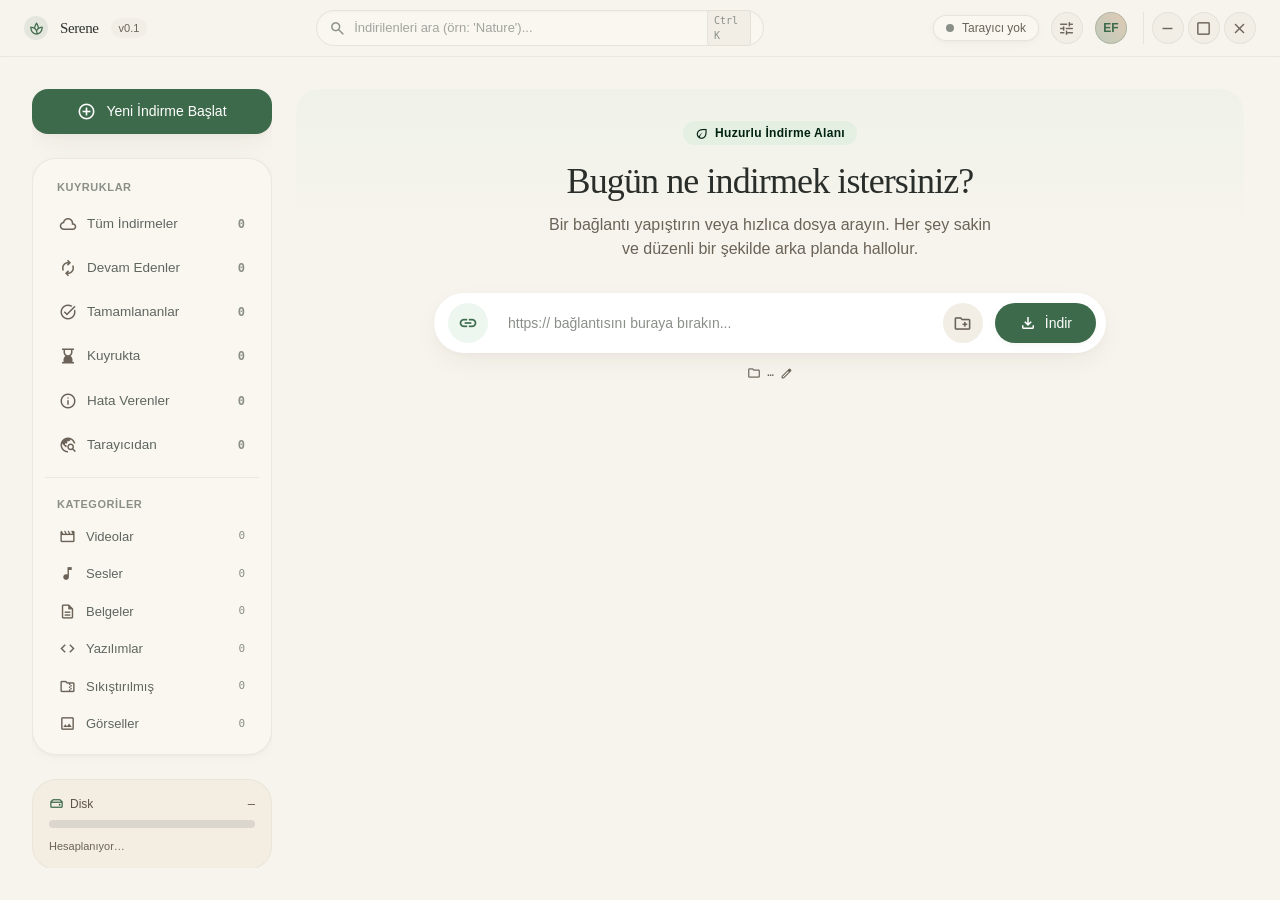
==== commit 0aacb90e: "ArayÃ¼z: "Ä°ndirme Bilgileri" penceresi ve onay ayarÄ±" ====
--- a/src/index.html
+++ b/src/index.html
@@ -298,6 +298,14 @@
         <input id="set-tray" class="w-4 h-4 accent-primary cursor-pointer flex-shrink-0" type="checkbox" />
       </label>
 
+      <label class="flex items-center justify-between gap-4 bg-surface-container-low rounded-2xl px-4 py-3.5 border border-outline-variant/50 cursor-pointer">
+        <span class="flex flex-col">
+          <span class="text-[13px] font-medium text-on-surface">Tarayıcı indirmelerini önce sor</span>
+          <span class="text-[11px] text-secondary leading-tight mt-0.5">Devralınan indirme, bilgileri onaylanana kadar başlamaz</span>
+        </span>
+        <input id="set-confirm" class="w-4 h-4 accent-primary cursor-pointer flex-shrink-0" type="checkbox" />
+      </label>
+
       <div class="flex items-center justify-between gap-3 pt-1">
         <button id="clear-completed" class="text-[13px] font-medium text-secondary hover:text-on-surface transition-colors cursor-pointer">Tamamlananları temizle</button>
         <div class="flex items-center gap-3">
@@ -325,6 +333,62 @@
   </div>
 </div>
 
+<!-- İndirme Bilgileri: tarayıcıdan devralınan indirme onay bekliyor -->
+<div id="handoff-modal" class="hidden fixed inset-0 z-50 items-center justify-center bg-on-surface/25 backdrop-blur-sm p-6">
+  <div class="bg-surface-container-lowest rounded-3xl shadow-float w-full max-w-lg max-h-full overflow-y-auto">
+    <div class="flex items-center justify-between gap-3 px-7 pt-6 pb-4">
+      <div class="flex items-center gap-2.5 min-w-0">
+        <h2 class="font-headline text-xl text-on-background">İndirme Bilgileri</h2>
+        <span id="handoff-count" class="hidden text-[11px] font-semibold px-2 py-0.5 rounded-full bg-tertiary-fixed/50 text-on-tertiary-container flex-shrink-0"></span>
+      </div>
+      <button id="close-handoff" class="w-8 h-8 rounded-full bg-surface-container hover:bg-surface-container-high text-secondary flex items-center justify-center transition-colors cursor-pointer flex-shrink-0" title="Kapat (sonra indir)">
+        <span class="material-symbols-outlined text-[17px]">close</span>
+      </button>
+    </div>
+
+    <div class="px-7 pb-7 flex flex-col gap-5">
+      <div class="flex items-center gap-4 bg-surface-container-low rounded-2xl p-4 border border-outline-variant/50">
+        <div id="handoff-icon-box" class="w-12 h-12 rounded-2xl bg-surface-container-high text-secondary flex items-center justify-center flex-shrink-0">
+          <span id="handoff-icon" class="material-symbols-outlined text-[24px]">draft</span>
+        </div>
+        <div class="min-w-0 flex-1">
+          <p id="handoff-name" class="font-body font-semibold text-[15px] text-on-surface truncate">…</p>
+          <div class="flex items-center gap-2 mt-1 flex-wrap">
+            <span id="handoff-cat" class="text-[10px] font-semibold px-2 py-0.5 rounded-full bg-surface-container text-secondary">Diğer</span>
+            <span id="handoff-size" class="text-[11px] text-secondary font-mono">—</span>
+          </div>
+        </div>
+      </div>
+
+      <div class="flex flex-col gap-2">
+        <label class="text-[12px] font-semibold text-outline uppercase tracking-wider">Adres</label>
+        <input id="handoff-url" class="w-full min-w-0 bg-surface-container-low border border-outline-variant/60 rounded-xl px-3.5 py-2.5 text-[12px] font-mono text-secondary focus:outline-none" type="text" readonly />
+      </div>
+
+      <div class="flex flex-col gap-2">
+        <label class="text-[12px] font-semibold text-outline uppercase tracking-wider">Kayıt klasörü</label>
+        <div class="flex items-center gap-2">
+          <input id="handoff-dir" class="flex-1 min-w-0 bg-surface-container-low border border-outline-variant/60 rounded-xl px-3.5 py-2.5 text-[12px] font-mono text-on-surface focus:outline-none focus:border-primary/50" type="text" readonly />
+          <button id="handoff-browse" class="px-4 py-2.5 rounded-xl bg-surface-container hover:bg-surface-container-high text-on-surface text-[13px] font-medium transition-colors cursor-pointer flex-shrink-0">Gözat</button>
+        </div>
+      </div>
+
+      <div class="flex flex-col gap-2">
+        <label class="text-[12px] font-semibold text-outline uppercase tracking-wider">Dosya adı</label>
+        <input id="handoff-filename" class="w-full min-w-0 bg-surface-container-low border border-outline-variant/60 rounded-xl px-3.5 py-2.5 text-[13px] text-on-surface focus:outline-none focus:border-primary/50" type="text" autocomplete="off" spellcheck="false" />
+      </div>
+
+      <p id="handoff-note" class="text-[11px] text-secondary leading-relaxed bg-surface-container-low/70 border border-outline-variant/40 rounded-xl px-3.5 py-2.5"></p>
+
+      <div class="flex items-center justify-end gap-2 flex-wrap pt-1">
+        <button id="handoff-cancel" class="px-4 py-2.5 rounded-full text-[13px] font-medium text-secondary hover:text-on-surface transition-colors cursor-pointer mr-auto">İptal</button>
+        <button id="handoff-later" class="px-5 py-2.5 rounded-full bg-surface-container hover:bg-surface-container-high text-on-surface text-[13px] font-medium transition-colors cursor-pointer">Sonra İndir</button>
+        <button id="handoff-start" class="px-5 py-2.5 rounded-full bg-primary hover:bg-primary/90 text-on-primary text-[13px] font-medium shadow-soft transition-all cursor-pointer">İndirmeyi Başlat</button>
+      </div>
+    </div>
+  </div>
+</div>
+
 <script src="app.js"></script>
 
 </body>
--- a/src/app.css
+++ b/src/app.css
@@ -1 +1 @@
-*,:after,:before{--tw-border-spacing-x:0;--tw-border-spacing-y:0;--tw-translate-x:0;--tw-translate-y:0;--tw-rotate:0;--tw-skew-x:0;--tw-skew-y:0;--tw-scale-x:1;--tw-scale-y:1;--tw-pan-x: ;--tw-pan-y: ;--tw-pinch-zoom: ;--tw-scroll-snap-strictness:proximity;--tw-gradient-from-position: ;--tw-gradient-via-position: ;--tw-gradient-to-position: ;--tw-ordinal: ;--tw-slashed-zero: ;--tw-numeric-figure: ;--tw-numeric-spacing: ;--tw-numeric-fraction: ;--tw-ring-inset: ;--tw-ring-offset-width:0px;--tw-ring-offset-color:#fff;--tw-ring-color:rgba(59,130,246,.5);--tw-ring-offset-shadow:0 0 #0000;--tw-ring-shadow:0 0 #0000;--tw-shadow:0 0 #0000;--tw-shadow-colored:0 0 #0000;--tw-blur: ;--tw-brightness: ;--tw-contrast: ;--tw-grayscale: ;--tw-hue-rotate: ;--tw-invert: ;--tw-saturate: ;--tw-sepia: ;--tw-drop-shadow: ;--tw-backdrop-blur: ;--tw-backdrop-brightness: ;--tw-backdrop-contrast: ;--tw-backdrop-grayscale: ;--tw-backdrop-hue-rotate: ;--tw-backdrop-invert: ;--tw-backdrop-opacity: ;--tw-backdrop-saturate: ;--tw-backdrop-sepia: ;--tw-contain-size: ;--tw-contain-layout: ;--tw-contain-paint: ;--tw-contain-style: }::backdrop{--tw-border-spacing-x:0;--tw-border-spacing-y:0;--tw-translate-x:0;--tw-translate-y:0;--tw-rotate:0;--tw-skew-x:0;--tw-skew-y:0;--tw-scale-x:1;--tw-scale-y:1;--tw-pan-x: ;--tw-pan-y: ;--tw-pinch-zoom: ;--tw-scroll-snap-strictness:proximity;--tw-gradient-from-position: ;--tw-gradient-via-position: ;--tw-gradient-to-position: ;--tw-ordinal: ;--tw-slashed-zero: ;--tw-numeric-figure: ;--tw-numeric-spacing: ;--tw-numeric-fraction: ;--tw-ring-inset: ;--tw-ring-offset-width:0px;--tw-ring-offset-color:#fff;--tw-ring-color:rgba(59,130,246,.5);--tw-ring-offset-shadow:0 0 #0000;--tw-ring-shadow:0 0 #0000;--tw-shadow:0 0 #0000;--tw-shadow-colored:0 0 #0000;--tw-blur: ;--tw-brightness: ;--tw-contrast: ;--tw-grayscale: ;--tw-hue-rotate: ;--tw-invert: ;--tw-saturate: ;--tw-sepia: ;--tw-drop-shadow: ;--tw-backdrop-blur: ;--tw-backdrop-brightness: ;--tw-backdrop-contrast: ;--tw-backdrop-grayscale: ;--tw-backdrop-hue-rotate: ;--tw-backdrop-invert: ;--tw-backdrop-opacity: ;--tw-backdrop-saturate: ;--tw-backdrop-sepia: ;--tw-contain-size: ;--tw-contain-layout: ;--tw-contain-paint: ;--tw-contain-style: }/*! tailwindcss v3.4.17 | MIT License | https://tailwindcss.com*/*,:after,:before{border:0 solid #e5e7eb;box-sizing:border-box}:after,:before{--tw-content:""}:host,html{line-height:1.5;-webkit-text-size-adjust:100%;font-family:ui-sans-serif,system-ui,sans-serif,Apple Color Emoji,Segoe UI Emoji,Segoe UI Symbol,Noto Color Emoji;font-feature-settings:normal;font-variation-settings:normal;-moz-tab-size:4;-o-tab-size:4;tab-size:4;-webkit-tap-highlight-color:transparent}body{line-height:inherit;margin:0}hr{border-top-width:1px;color:inherit;height:0}abbr:where([title]){-webkit-text-decoration:underline dotted;text-decoration:underline dotted}h1,h2,h3,h4,h5,h6{font-size:inherit;font-weight:inherit}a{color:inherit;text-decoration:inherit}b,strong{font-weight:bolder}code,kbd,pre,samp{font-family:JetBrains Mono,monospace;font-feature-settings:normal;font-size:1em;font-variation-settings:normal}small{font-size:80%}sub,sup{font-size:75%;line-height:0;position:relative;vertical-align:baseline}sub{bottom:-.25em}sup{top:-.5em}table{border-collapse:collapse;border-color:inherit;text-indent:0}button,input,optgroup,select,textarea{color:inherit;font-family:inherit;font-feature-settings:inherit;font-size:100%;font-variation-settings:inherit;font-weight:inherit;letter-spacing:inherit;line-height:inherit;margin:0;padding:0}button,select{text-transform:none}button,input:where([type=button]),input:where([type=reset]),input:where([type=submit]){-webkit-appearance:button;background-color:transparent;background-image:none}:-moz-focusring{outline:auto}:-moz-ui-invalid{box-shadow:none}progress{vertical-align:baseline}::-webkit-inner-spin-button,::-webkit-outer-spin-button{height:auto}[type=search]{-webkit-appearance:textfield;outline-offset:-2px}::-webkit-search-decoration{-webkit-appearance:none}::-webkit-file-upload-button{-webkit-appearance:button;font:inherit}summary{display:list-item}blockquote,dd,dl,figure,h1,h2,h3,h4,h5,h6,hr,p,pre{margin:0}fieldset{margin:0}fieldset,legend{padding:0}menu,ol,ul{list-style:none;margin:0;padding:0}dialog{padding:0}textarea{resize:vertical}input::-moz-placeholder,textarea::-moz-placeholder{color:#9ca3af;opacity:1}input::placeholder,textarea::placeholder{color:#9ca3af;opacity:1}[role=button],button{cursor:pointer}:disabled{cursor:default}audio,canvas,embed,iframe,img,object,svg,video{display:block;vertical-align:middle}img,video{height:auto;max-width:100%}[hidden]:where(:not([hidden=until-found])){display:none}.nav-item{font-size:13.5px;--tw-text-opacity:1;color:rgb(95 102 96/var(--tw-text-opacity,1))}.nav-item .material-symbols-outlined{--tw-text-opacity:1;color:rgb(107 99 88/var(--tw-text-opacity,1))}.nav-item [data-count-captures],.nav-item [data-count]{--tw-text-opacity:1;color:rgb(138 144 136/var(--tw-text-opacity,1))}.nav-item:hover{--tw-bg-opacity:1;background-color:rgb(242 238 230/var(--tw-bg-opacity,1));--tw-text-opacity:1;color:rgb(46 50 48/var(--tw-text-opacity,1))}.nav-item.is-active{--tw-bg-opacity:1;background-color:rgb(235 229 220/var(--tw-bg-opacity,1));font-weight:500}.nav-item.is-active,.nav-item.is-active .material-symbols-outlined,.nav-item.is-active [data-count-captures],.nav-item.is-active [data-count]{--tw-text-opacity:1;color:rgb(61 106 75/var(--tw-text-opacity,1))}.cat-item{font-size:13px;--tw-text-opacity:1;color:rgb(95 102 96/var(--tw-text-opacity,1))}.cat-item [data-count-cat]{--tw-text-opacity:1;color:rgb(138 144 136/var(--tw-text-opacity,1))}.cat-item:hover{--tw-bg-opacity:1;background-color:rgb(242 238 230/var(--tw-bg-opacity,1));--tw-text-opacity:1;color:rgb(46 50 48/var(--tw-text-opacity,1))}.cat-item.is-active{--tw-bg-opacity:1;background-color:rgb(235 229 220/var(--tw-bg-opacity,1));font-weight:500}.cat-item.is-active,.cat-item.is-active .material-symbols-outlined,.cat-item.is-active [data-count-cat]{--tw-text-opacity:1;color:rgb(61 106 75/var(--tw-text-opacity,1))}.pointer-events-none{pointer-events:none}.\!visible{visibility:visible!important}.visible{visibility:visible}.fixed{position:fixed}.absolute{position:absolute}.relative{position:relative}.inset-0{inset:0}.bottom-6{bottom:1.5rem}.right-6{right:1.5rem}.-z-10{z-index:-10}.z-40{z-index:40}.z-50{z-index:50}.z-\[60\]{z-index:60}.mx-auto{margin-left:auto;margin-right:auto}.my-3{margin-top:.75rem}.mb-3,.my-3{margin-bottom:.75rem}.mb-4{margin-bottom:1rem}.mb-8{margin-bottom:2rem}.ml-1{margin-left:.25rem}.mr-2{margin-right:.5rem}.mt-0\.5{margin-top:.125rem}.mt-1{margin-top:.25rem}.mt-1\.5{margin-top:.375rem}.mt-2{margin-top:.5rem}.mt-3{margin-top:.75rem}.block{display:block}.flex{display:flex}.inline-flex{display:inline-flex}.grid{display:grid}.hidden{display:none}.h-10{height:2.5rem}.h-12{height:3rem}.h-14{height:3.5rem}.h-2{height:.5rem}.h-2\.5{height:.625rem}.h-4{height:1rem}.h-6{height:1.5rem}.h-8{height:2rem}.h-9{height:2.25rem}.h-full{height:100%}.h-screen{height:100vh}.max-h-72{max-height:18rem}.max-h-full{max-height:100%}.w-10{width:2.5rem}.w-12{width:3rem}.w-14{width:3.5rem}.w-2{width:.5rem}.w-2\.5{width:.625rem}.w-4{width:1rem}.w-6{width:1.5rem}.w-8{width:2rem}.w-9{width:2.25rem}.w-\[370px\]{width:370px}.w-full{width:100%}.min-w-0{min-width:0}.max-w-2xl{max-width:42rem}.max-w-7xl{max-width:80rem}.max-w-\[16rem\]{max-width:16rem}.max-w-lg{max-width:32rem}.max-w-md{max-width:28rem}.max-w-sm{max-width:24rem}.flex-1{flex:1 1 0%}.flex-shrink-0{flex-shrink:0}@keyframes pulse{50%{opacity:.5}}.animate-pulse{animation:pulse 2s cubic-bezier(.4,0,.6,1) infinite}.cursor-pointer{cursor:pointer}.resize{resize:both}.scroll-mt-4{scroll-margin-top:1rem}.grid-cols-1{grid-template-columns:repeat(1,minmax(0,1fr))}.grid-cols-2{grid-template-columns:repeat(2,minmax(0,1fr))}.flex-col{flex-direction:column}.items-start{align-items:flex-start}.items-end{align-items:flex-end}.items-center{align-items:center}.justify-end{justify-content:flex-end}.justify-center{justify-content:center}.justify-between{justify-content:space-between}.gap-0\.5{gap:.125rem}.gap-1{gap:.25rem}.gap-1\.5{gap:.375rem}.gap-2{gap:.5rem}.gap-2\.5{gap:.625rem}.gap-3{gap:.75rem}.gap-3\.5{gap:.875rem}.gap-4{gap:1rem}.gap-5{gap:1.25rem}.gap-6{gap:1.5rem}.gap-8{gap:2rem}.overflow-hidden{overflow:hidden}.overflow-y-auto{overflow-y:auto}.truncate{overflow:hidden;text-overflow:ellipsis;white-space:nowrap}.break-words{overflow-wrap:break-word}.rounded{border-radius:.25rem}.rounded-2xl{border-radius:1rem}.rounded-3xl{border-radius:1.5rem}.rounded-full{border-radius:9999px}.rounded-xl{border-radius:.75rem}.border{border-width:1px}.border-2{border-width:2px}.border-b{border-bottom-width:1px}.border-l{border-left-width:1px}.border-t{border-top-width:1px}.border-dashed{border-style:dashed}.border-outline-variant{--tw-border-opacity:1;border-color:rgb(220 216 206/var(--tw-border-opacity,1))}.border-outline-variant\/40{border-color:hsla(43,17%,84%,.4)}.border-outline-variant\/50{border-color:hsla(43,17%,84%,.5)}.border-outline-variant\/60{border-color:hsla(43,17%,84%,.6)}.border-primary\/20{border-color:rgba(61,106,75,.2)}.border-primary\/60{border-color:rgba(61,106,75,.6)}.bg-background{--tw-bg-opacity:1;background-color:rgb(247 244 237/var(--tw-bg-opacity,1))}.bg-background\/70{background-color:hsla(42,38%,95%,.7)}.bg-background\/85{background-color:hsla(42,38%,95%,.85)}.bg-error-container{--tw-bg-opacity:1;background-color:rgb(252 228 226/var(--tw-bg-opacity,1))}.bg-error-container\/50{background-color:hsla(5,81%,94%,.5)}.bg-error-container\/60{background-color:hsla(5,81%,94%,.6)}.bg-error-container\/70{background-color:hsla(5,81%,94%,.7)}.bg-error\/70{background-color:rgba(184,50,48,.7)}.bg-on-surface\/25{background-color:rgba(46,50,48,.25)}.bg-outline{--tw-bg-opacity:1;background-color:rgb(138 144 136/var(--tw-bg-opacity,1))}.bg-primary{--tw-bg-opacity:1;background-color:rgb(61 106 75/var(--tw-bg-opacity,1))}.bg-primary-fixed\/20{background-color:rgba(211,235,216,.2)}.bg-primary-fixed\/25{background-color:rgba(211,235,216,.25)}.bg-primary-fixed\/40{background-color:rgba(211,235,216,.4)}.bg-primary-fixed\/45{background-color:rgba(211,235,216,.45)}.bg-primary-fixed\/50{background-color:rgba(211,235,216,.5)}.bg-primary\/10{background-color:rgba(61,106,75,.1)}.bg-primary\/45{background-color:rgba(61,106,75,.45)}.bg-primary\/60{background-color:rgba(61,106,75,.6)}.bg-secondary-container\/60{background-color:hsla(37,41%,90%,.6)}.bg-surface-container{--tw-bg-opacity:1;background-color:rgb(242 238 230/var(--tw-bg-opacity,1))}.bg-surface-container-high{--tw-bg-opacity:1;background-color:rgb(235 229 220/var(--tw-bg-opacity,1))}.bg-surface-container-low{--tw-bg-opacity:1;background-color:rgb(250 247 241/var(--tw-bg-opacity,1))}.bg-surface-container-low\/50{background-color:hsla(40,47%,96%,.5)}.bg-surface-container-lowest{--tw-bg-opacity:1;background-color:rgb(255 255 255/var(--tw-bg-opacity,1))}.bg-surface-dim{--tw-bg-opacity:1;background-color:rgb(219 215 207/var(--tw-bg-opacity,1))}.bg-tertiary-fixed\/40{background-color:hsla(42,85%,82%,.4)}.bg-tertiary-fixed\/50{background-color:hsla(42,85%,82%,.5)}.bg-transparent{background-color:transparent}.bg-gradient-to-b{background-image:linear-gradient(to bottom,var(--tw-gradient-stops))}.bg-gradient-to-tr{background-image:linear-gradient(to top right,var(--tw-gradient-stops))}.from-primary-fixed\/20{--tw-gradient-from:rgba(211,235,216,.2) var(--tw-gradient-from-position);--tw-gradient-to:rgba(211,235,216,0) var(--tw-gradient-to-position);--tw-gradient-stops:var(--tw-gradient-from),var(--tw-gradient-to)}.from-primary\/30{--tw-gradient-from:rgba(61,106,75,.3) var(--tw-gradient-from-position);--tw-gradient-to:rgba(61,106,75,0) var(--tw-gradient-to-position);--tw-gradient-stops:var(--tw-gradient-from),var(--tw-gradient-to)}.via-transparent{--tw-gradient-to:transparent var(--tw-gradient-to-position);--tw-gradient-stops:var(--tw-gradient-from),transparent var(--tw-gradient-via-position),var(--tw-gradient-to)}.to-tertiary\/30{--tw-gradient-to:rgba(168,107,50,.3) var(--tw-gradient-to-position)}.to-transparent{--tw-gradient-to:transparent var(--tw-gradient-to-position)}.p-0\.5{padding:.125rem}.p-10{padding:2.5rem}.p-2\.5{padding:.625rem}.p-3{padding:.75rem}.p-4{padding:1rem}.p-5{padding:1.25rem}.p-6{padding:1.5rem}.p-7{padding:1.75rem}.px-1\.5{padding-left:.375rem;padding-right:.375rem}.px-2{padding-left:.5rem;padding-right:.5rem}.px-2\.5{padding-left:.625rem;padding-right:.625rem}.px-3{padding-left:.75rem;padding-right:.75rem}.px-3\.5{padding-left:.875rem;padding-right:.875rem}.px-4{padding-left:1rem;padding-right:1rem}.px-5{padding-left:1.25rem;padding-right:1.25rem}.px-6{padding-left:1.5rem;padding-right:1.5rem}.px-7{padding-left:1.75rem;padding-right:1.75rem}.py-0\.5{padding-bottom:.125rem;padding-top:.125rem}.py-1{padding-bottom:.25rem;padding-top:.25rem}.py-1\.5{padding-bottom:.375rem;padding-top:.375rem}.py-14{padding-bottom:3.5rem;padding-top:3.5rem}.py-2{padding-bottom:.5rem;padding-top:.5rem}.py-2\.5{padding-bottom:.625rem;padding-top:.625rem}.py-3{padding-bottom:.75rem;padding-top:.75rem}.py-3\.5{padding-bottom:.875rem;padding-top:.875rem}.py-8{padding-bottom:2rem;padding-top:2rem}.pb-16{padding-bottom:4rem}.pb-2{padding-bottom:.5rem}.pb-4{padding-bottom:1rem}.pb-7{padding-bottom:1.75rem}.pl-2{padding-left:.5rem}.pl-3{padding-left:.75rem}.pr-1{padding-right:.25rem}.pr-1\.5{padding-right:.375rem}.pt-1{padding-top:.25rem}.pt-6{padding-top:1.5rem}.text-center{text-align:center}.font-body{font-family:Nunito Sans,sans-serif}.font-headline{font-family:Fraunces,serif}.font-mono{font-family:JetBrains Mono,monospace}.text-3xl{font-size:1.875rem;line-height:2.25rem}.text-\[10px\]{font-size:10px}.text-\[11px\]{font-size:11px}.text-\[12\.5px\]{font-size:12.5px}.text-\[12px\]{font-size:12px}.text-\[13px\]{font-size:13px}.text-\[14px\]{font-size:14px}.text-\[15px\]{font-size:15px}.text-\[17px\]{font-size:17px}.text-\[18px\]{font-size:18px}.text-\[19px\]{font-size:19px}.text-\[20px\]{font-size:20px}.text-\[24px\]{font-size:24px}.text-\[26px\]{font-size:26px}.text-\[38px\]{font-size:38px}.text-base{font-size:1rem;line-height:1.5rem}.text-lg{font-size:1.125rem;line-height:1.75rem}.text-sm{font-size:.875rem;line-height:1.25rem}.text-xl{font-size:1.25rem;line-height:1.75rem}.text-xs{font-size:.75rem;line-height:1rem}.font-medium{font-weight:500}.font-normal{font-weight:400}.font-semibold{font-weight:600}.uppercase{text-transform:uppercase}.leading-relaxed{line-height:1.625}.leading-snug{line-height:1.375}.leading-tight{line-height:1.25}.tracking-tight{letter-spacing:-.025em}.tracking-wide{letter-spacing:.025em}.tracking-wider{letter-spacing:.05em}.text-on-background{--tw-text-opacity:1;color:rgb(42 46 43/var(--tw-text-opacity,1))}.text-on-error-container{--tw-text-opacity:1;color:rgb(122 26 24/var(--tw-text-opacity,1))}.text-on-primary{--tw-text-opacity:1;color:rgb(255 255 255/var(--tw-text-opacity,1))}.text-on-primary-fixed{--tw-text-opacity:1;color:rgb(0 33 16/var(--tw-text-opacity,1))}.text-on-secondary-container{--tw-text-opacity:1;color:rgb(94 85 72/var(--tw-text-opacity,1))}.text-on-surface{--tw-text-opacity:1;color:rgb(46 50 48/var(--tw-text-opacity,1))}.text-on-tertiary-container{--tw-text-opacity:1;color:rgb(85 64 32/var(--tw-text-opacity,1))}.text-outline{--tw-text-opacity:1;color:rgb(138 144 136/var(--tw-text-opacity,1))}.text-primary{--tw-text-opacity:1;color:rgb(61 106 75/var(--tw-text-opacity,1))}.text-secondary{--tw-text-opacity:1;color:rgb(107 99 88/var(--tw-text-opacity,1))}.text-tertiary{--tw-text-opacity:1;color:rgb(168 107 50/var(--tw-text-opacity,1))}.antialiased{-webkit-font-smoothing:antialiased;-moz-osx-font-smoothing:grayscale}.accent-primary{accent-color:#3d6a4b}.shadow-float{--tw-shadow:0 10px 30px -6px rgba(50,40,30,.07),0 2px 8px -2px rgba(50,40,30,.04);--tw-shadow-colored:0 10px 30px -6px var(--tw-shadow-color),0 2px 8px -2px var(--tw-shadow-color)}.shadow-float,.shadow-inner-soft{box-shadow:var(--tw-ring-offset-shadow,0 0 #0000),var(--tw-ring-shadow,0 0 #0000),var(--tw-shadow)}.shadow-inner-soft{--tw-shadow:inset 0 1px 2px rgba(0,0,0,.03);--tw-shadow-colored:inset 0 1px 2px var(--tw-shadow-color)}.shadow-soft{--tw-shadow:0 2px 14px -2px rgba(60,52,42,.04),0 1px 3px rgba(60,52,42,.03);--tw-shadow-colored:0 2px 14px -2px var(--tw-shadow-color),0 1px 3px var(--tw-shadow-color);box-shadow:var(--tw-ring-offset-shadow,0 0 #0000),var(--tw-ring-shadow,0 0 #0000),var(--tw-shadow)}.blur{--tw-blur:blur(8px)}.blur,.filter{filter:var(--tw-blur) var(--tw-brightness) var(--tw-contrast) var(--tw-grayscale) var(--tw-hue-rotate) var(--tw-invert) var(--tw-saturate) var(--tw-sepia) var(--tw-drop-shadow)}.backdrop-blur-md{--tw-backdrop-blur:blur(12px)}.backdrop-blur-md,.backdrop-blur-sm{-webkit-backdrop-filter:var(--tw-backdrop-blur) var(--tw-backdrop-brightness) var(--tw-backdrop-contrast) var(--tw-backdrop-grayscale) var(--tw-backdrop-hue-rotate) var(--tw-backdrop-invert) var(--tw-backdrop-opacity) var(--tw-backdrop-saturate) var(--tw-backdrop-sepia);backdrop-filter:var(--tw-backdrop-blur) var(--tw-backdrop-brightness) var(--tw-backdrop-contrast) var(--tw-backdrop-grayscale) var(--tw-backdrop-hue-rotate) var(--tw-backdrop-invert) var(--tw-backdrop-opacity) var(--tw-backdrop-saturate) var(--tw-backdrop-sepia)}.backdrop-blur-sm{--tw-backdrop-blur:blur(4px)}.transition-all{transition-duration:.15s;transition-property:all;transition-timing-function:cubic-bezier(.4,0,.2,1)}.transition-colors{transition-duration:.15s;transition-property:color,background-color,border-color,text-decoration-color,fill,stroke;transition-timing-function:cubic-bezier(.4,0,.2,1)}.duration-300{transition-duration:.3s}.duration-500{transition-duration:.5s}body{font-feature-settings:"cv02","cv03","cv04","cv11"}::-webkit-scrollbar{height:6px;width:6px}::-webkit-scrollbar-thumb{background-color:#dcd8ce;border-radius:9999px}::-webkit-scrollbar-track{background:transparent}input[type=number]::-webkit-inner-spin-button,input[type=number]::-webkit-outer-spin-button{-webkit-appearance:none;margin:0}.material-symbols-outlined{font-variation-settings:"FILL" 0,"wght" 400,"GRAD" 0,"opsz" 24;-webkit-user-select:none;-moz-user-select:none;user-select:none}.selection\:bg-primary-fixed ::-moz-selection{--tw-bg-opacity:1;background-color:rgb(211 235 216/var(--tw-bg-opacity,1))}.selection\:bg-primary-fixed ::selection{--tw-bg-opacity:1;background-color:rgb(211 235 216/var(--tw-bg-opacity,1))}.selection\:text-primary ::-moz-selection{--tw-text-opacity:1;color:rgb(61 106 75/var(--tw-text-opacity,1))}.selection\:text-primary ::selection{--tw-text-opacity:1;color:rgb(61 106 75/var(--tw-text-opacity,1))}.selection\:bg-primary-fixed::-moz-selection{--tw-bg-opacity:1;background-color:rgb(211 235 216/var(--tw-bg-opacity,1))}.selection\:bg-primary-fixed::selection{--tw-bg-opacity:1;background-color:rgb(211 235 216/var(--tw-bg-opacity,1))}.selection\:text-primary::-moz-selection{--tw-text-opacity:1;color:rgb(61 106 75/var(--tw-text-opacity,1))}.selection\:text-primary::selection{--tw-text-opacity:1;color:rgb(61 106 75/var(--tw-text-opacity,1))}.placeholder\:text-outline::-moz-placeholder{--tw-text-opacity:1;color:rgb(138 144 136/var(--tw-text-opacity,1))}.placeholder\:text-outline::placeholder{--tw-text-opacity:1;color:rgb(138 144 136/var(--tw-text-opacity,1))}.placeholder\:text-outline\/80::-moz-placeholder{color:hsla(105,3%,55%,.8)}.placeholder\:text-outline\/80::placeholder{color:hsla(105,3%,55%,.8)}.focus-within\:border-primary\/50:focus-within{border-color:rgba(61,106,75,.5)}.focus-within\:bg-surface-container-lowest:focus-within{--tw-bg-opacity:1;background-color:rgb(255 255 255/var(--tw-bg-opacity,1))}.focus-within\:ring-2:focus-within{--tw-ring-offset-shadow:var(--tw-ring-inset) 0 0 0 var(--tw-ring-offset-width) var(--tw-ring-offset-color);--tw-ring-shadow:var(--tw-ring-inset) 0 0 0 calc(2px + var(--tw-ring-offset-width)) var(--tw-ring-color);box-shadow:var(--tw-ring-offset-shadow),var(--tw-ring-shadow),var(--tw-shadow,0 0 #0000)}.focus-within\:ring-primary\/20:focus-within{--tw-ring-color:rgba(61,106,75,.2)}.hover\:bg-error-container:hover{--tw-bg-opacity:1;background-color:rgb(252 228 226/var(--tw-bg-opacity,1))}.hover\:bg-error-container\/80:hover{background-color:hsla(5,81%,94%,.8)}.hover\:bg-primary\/20:hover{background-color:rgba(61,106,75,.2)}.hover\:bg-primary\/90:hover{background-color:rgba(61,106,75,.9)}.hover\:bg-primary\/95:hover{background-color:rgba(61,106,75,.95)}.hover\:bg-surface-container:hover{--tw-bg-opacity:1;background-color:rgb(242 238 230/var(--tw-bg-opacity,1))}.hover\:bg-surface-container-high:hover{--tw-bg-opacity:1;background-color:rgb(235 229 220/var(--tw-bg-opacity,1))}.hover\:text-on-surface:hover{--tw-text-opacity:1;color:rgb(46 50 48/var(--tw-text-opacity,1))}.hover\:text-primary:hover{--tw-text-opacity:1;color:rgb(61 106 75/var(--tw-text-opacity,1))}.hover\:underline:hover{text-decoration-line:underline}.hover\:shadow-float:hover{--tw-shadow:0 10px 30px -6px rgba(50,40,30,.07),0 2px 8px -2px rgba(50,40,30,.04);--tw-shadow-colored:0 10px 30px -6px var(--tw-shadow-color),0 2px 8px -2px var(--tw-shadow-color);box-shadow:var(--tw-ring-offset-shadow,0 0 #0000),var(--tw-ring-shadow,0 0 #0000),var(--tw-shadow)}.focus\:border-primary\/50:focus{border-color:rgba(61,106,75,.5)}.focus\:outline-none:focus{outline:2px solid transparent;outline-offset:2px}.active\:scale-\[0\.99\]:active{--tw-scale-x:0.99;--tw-scale-y:0.99;transform:translate(var(--tw-translate-x),var(--tw-translate-y)) rotate(var(--tw-rotate)) skewX(var(--tw-skew-x)) skewY(var(--tw-skew-y)) scaleX(var(--tw-scale-x)) scaleY(var(--tw-scale-y))}.disabled\:cursor-not-allowed:disabled{cursor:not-allowed}.disabled\:opacity-50:disabled{opacity:.5}@media (min-width:768px){.md\:block{display:block}.md\:w-60{width:15rem}.md\:grid-cols-2{grid-template-columns:repeat(2,minmax(0,1fr))}.md\:flex-row{flex-direction:row}.md\:p-6{padding:1.5rem}.md\:text-4xl{font-size:2.25rem;line-height:2.5rem}.md\:text-base{font-size:1rem;line-height:1.5rem}}@media (min-width:1024px){.lg\:p-8{padding:2rem}}+*,:after,:before{--tw-border-spacing-x:0;--tw-border-spacing-y:0;--tw-translate-x:0;--tw-translate-y:0;--tw-rotate:0;--tw-skew-x:0;--tw-skew-y:0;--tw-scale-x:1;--tw-scale-y:1;--tw-pan-x: ;--tw-pan-y: ;--tw-pinch-zoom: ;--tw-scroll-snap-strictness:proximity;--tw-gradient-from-position: ;--tw-gradient-via-position: ;--tw-gradient-to-position: ;--tw-ordinal: ;--tw-slashed-zero: ;--tw-numeric-figure: ;--tw-numeric-spacing: ;--tw-numeric-fraction: ;--tw-ring-inset: ;--tw-ring-offset-width:0px;--tw-ring-offset-color:#fff;--tw-ring-color:rgba(59,130,246,.5);--tw-ring-offset-shadow:0 0 #0000;--tw-ring-shadow:0 0 #0000;--tw-shadow:0 0 #0000;--tw-shadow-colored:0 0 #0000;--tw-blur: ;--tw-brightness: ;--tw-contrast: ;--tw-grayscale: ;--tw-hue-rotate: ;--tw-invert: ;--tw-saturate: ;--tw-sepia: ;--tw-drop-shadow: ;--tw-backdrop-blur: ;--tw-backdrop-brightness: ;--tw-backdrop-contrast: ;--tw-backdrop-grayscale: ;--tw-backdrop-hue-rotate: ;--tw-backdrop-invert: ;--tw-backdrop-opacity: ;--tw-backdrop-saturate: ;--tw-backdrop-sepia: ;--tw-contain-size: ;--tw-contain-layout: ;--tw-contain-paint: ;--tw-contain-style: }::backdrop{--tw-border-spacing-x:0;--tw-border-spacing-y:0;--tw-translate-x:0;--tw-translate-y:0;--tw-rotate:0;--tw-skew-x:0;--tw-skew-y:0;--tw-scale-x:1;--tw-scale-y:1;--tw-pan-x: ;--tw-pan-y: ;--tw-pinch-zoom: ;--tw-scroll-snap-strictness:proximity;--tw-gradient-from-position: ;--tw-gradient-via-position: ;--tw-gradient-to-position: ;--tw-ordinal: ;--tw-slashed-zero: ;--tw-numeric-figure: ;--tw-numeric-spacing: ;--tw-numeric-fraction: ;--tw-ring-inset: ;--tw-ring-offset-width:0px;--tw-ring-offset-color:#fff;--tw-ring-color:rgba(59,130,246,.5);--tw-ring-offset-shadow:0 0 #0000;--tw-ring-shadow:0 0 #0000;--tw-shadow:0 0 #0000;--tw-shadow-colored:0 0 #0000;--tw-blur: ;--tw-brightness: ;--tw-contrast: ;--tw-grayscale: ;--tw-hue-rotate: ;--tw-invert: ;--tw-saturate: ;--tw-sepia: ;--tw-drop-shadow: ;--tw-backdrop-blur: ;--tw-backdrop-brightness: ;--tw-backdrop-contrast: ;--tw-backdrop-grayscale: ;--tw-backdrop-hue-rotate: ;--tw-backdrop-invert: ;--tw-backdrop-opacity: ;--tw-backdrop-saturate: ;--tw-backdrop-sepia: ;--tw-contain-size: ;--tw-contain-layout: ;--tw-contain-paint: ;--tw-contain-style: }/*! tailwindcss v3.4.17 | MIT License | https://tailwindcss.com*/*,:after,:before{border:0 solid #e5e7eb;box-sizing:border-box}:after,:before{--tw-content:""}:host,html{line-height:1.5;-webkit-text-size-adjust:100%;font-family:ui-sans-serif,system-ui,sans-serif,Apple Color Emoji,Segoe UI Emoji,Segoe UI Symbol,Noto Color Emoji;font-feature-settings:normal;font-variation-settings:normal;-moz-tab-size:4;-o-tab-size:4;tab-size:4;-webkit-tap-highlight-color:transparent}body{line-height:inherit;margin:0}hr{border-top-width:1px;color:inherit;height:0}abbr:where([title]){-webkit-text-decoration:underline dotted;text-decoration:underline dotted}h1,h2,h3,h4,h5,h6{font-size:inherit;font-weight:inherit}a{color:inherit;text-decoration:inherit}b,strong{font-weight:bolder}code,kbd,pre,samp{font-family:JetBrains Mono,monospace;font-feature-settings:normal;font-size:1em;font-variation-settings:normal}small{font-size:80%}sub,sup{font-size:75%;line-height:0;position:relative;vertical-align:baseline}sub{bottom:-.25em}sup{top:-.5em}table{border-collapse:collapse;border-color:inherit;text-indent:0}button,input,optgroup,select,textarea{color:inherit;font-family:inherit;font-feature-settings:inherit;font-size:100%;font-variation-settings:inherit;font-weight:inherit;letter-spacing:inherit;line-height:inherit;margin:0;padding:0}button,select{text-transform:none}button,input:where([type=button]),input:where([type=reset]),input:where([type=submit]){-webkit-appearance:button;background-color:transparent;background-image:none}:-moz-focusring{outline:auto}:-moz-ui-invalid{box-shadow:none}progress{vertical-align:baseline}::-webkit-inner-spin-button,::-webkit-outer-spin-button{height:auto}[type=search]{-webkit-appearance:textfield;outline-offset:-2px}::-webkit-search-decoration{-webkit-appearance:none}::-webkit-file-upload-button{-webkit-appearance:button;font:inherit}summary{display:list-item}blockquote,dd,dl,figure,h1,h2,h3,h4,h5,h6,hr,p,pre{margin:0}fieldset{margin:0}fieldset,legend{padding:0}menu,ol,ul{list-style:none;margin:0;padding:0}dialog{padding:0}textarea{resize:vertical}input::-moz-placeholder,textarea::-moz-placeholder{color:#9ca3af;opacity:1}input::placeholder,textarea::placeholder{color:#9ca3af;opacity:1}[role=button],button{cursor:pointer}:disabled{cursor:default}audio,canvas,embed,iframe,img,object,svg,video{display:block;vertical-align:middle}img,video{height:auto;max-width:100%}[hidden]:where(:not([hidden=until-found])){display:none}.nav-item{font-size:13.5px;--tw-text-opacity:1;color:rgb(95 102 96/var(--tw-text-opacity,1))}.nav-item .material-symbols-outlined{--tw-text-opacity:1;color:rgb(107 99 88/var(--tw-text-opacity,1))}.nav-item [data-count-captures],.nav-item [data-count]{--tw-text-opacity:1;color:rgb(138 144 136/var(--tw-text-opacity,1))}.nav-item:hover{--tw-bg-opacity:1;background-color:rgb(242 238 230/var(--tw-bg-opacity,1));--tw-text-opacity:1;color:rgb(46 50 48/var(--tw-text-opacity,1))}.nav-item.is-active{--tw-bg-opacity:1;background-color:rgb(235 229 220/var(--tw-bg-opacity,1));font-weight:500}.nav-item.is-active,.nav-item.is-active .material-symbols-outlined,.nav-item.is-active [data-count-captures],.nav-item.is-active [data-count]{--tw-text-opacity:1;color:rgb(61 106 75/var(--tw-text-opacity,1))}.cat-item{font-size:13px;--tw-text-opacity:1;color:rgb(95 102 96/var(--tw-text-opacity,1))}.cat-item [data-count-cat]{--tw-text-opacity:1;color:rgb(138 144 136/var(--tw-text-opacity,1))}.cat-item:hover{--tw-bg-opacity:1;background-color:rgb(242 238 230/var(--tw-bg-opacity,1));--tw-text-opacity:1;color:rgb(46 50 48/var(--tw-text-opacity,1))}.cat-item.is-active{--tw-bg-opacity:1;background-color:rgb(235 229 220/var(--tw-bg-opacity,1));font-weight:500}.cat-item.is-active,.cat-item.is-active .material-symbols-outlined,.cat-item.is-active [data-count-cat]{--tw-text-opacity:1;color:rgb(61 106 75/var(--tw-text-opacity,1))}.pointer-events-none{pointer-events:none}.\!visible{visibility:visible!important}.visible{visibility:visible}.fixed{position:fixed}.absolute{position:absolute}.relative{position:relative}.inset-0{inset:0}.bottom-6{bottom:1.5rem}.right-6{right:1.5rem}.-z-10{z-index:-10}.z-40{z-index:40}.z-50{z-index:50}.z-\[60\]{z-index:60}.mx-auto{margin-left:auto;margin-right:auto}.my-3{margin-top:.75rem}.mb-3,.my-3{margin-bottom:.75rem}.mb-4{margin-bottom:1rem}.mb-8{margin-bottom:2rem}.ml-1{margin-left:.25rem}.mr-2{margin-right:.5rem}.mr-auto{margin-right:auto}.mt-0\.5{margin-top:.125rem}.mt-1{margin-top:.25rem}.mt-1\.5{margin-top:.375rem}.mt-2{margin-top:.5rem}.mt-3{margin-top:.75rem}.block{display:block}.flex{display:flex}.inline-flex{display:inline-flex}.grid{display:grid}.hidden{display:none}.h-10{height:2.5rem}.h-12{height:3rem}.h-14{height:3.5rem}.h-2{height:.5rem}.h-2\.5{height:.625rem}.h-4{height:1rem}.h-6{height:1.5rem}.h-8{height:2rem}.h-9{height:2.25rem}.h-full{height:100%}.h-screen{height:100vh}.max-h-72{max-height:18rem}.max-h-full{max-height:100%}.w-10{width:2.5rem}.w-12{width:3rem}.w-14{width:3.5rem}.w-2{width:.5rem}.w-2\.5{width:.625rem}.w-4{width:1rem}.w-6{width:1.5rem}.w-8{width:2rem}.w-9{width:2.25rem}.w-\[370px\]{width:370px}.w-full{width:100%}.min-w-0{min-width:0}.max-w-2xl{max-width:42rem}.max-w-7xl{max-width:80rem}.max-w-\[16rem\]{max-width:16rem}.max-w-lg{max-width:32rem}.max-w-md{max-width:28rem}.max-w-sm{max-width:24rem}.flex-1{flex:1 1 0%}.flex-shrink-0{flex-shrink:0}@keyframes pulse{50%{opacity:.5}}.animate-pulse{animation:pulse 2s cubic-bezier(.4,0,.6,1) infinite}.cursor-pointer{cursor:pointer}.resize{resize:both}.scroll-mt-4{scroll-margin-top:1rem}.grid-cols-1{grid-template-columns:repeat(1,minmax(0,1fr))}.grid-cols-2{grid-template-columns:repeat(2,minmax(0,1fr))}.flex-col{flex-direction:column}.flex-wrap{flex-wrap:wrap}.items-start{align-items:flex-start}.items-end{align-items:flex-end}.items-center{align-items:center}.justify-end{justify-content:flex-end}.justify-center{justify-content:center}.justify-between{justify-content:space-between}.gap-0\.5{gap:.125rem}.gap-1{gap:.25rem}.gap-1\.5{gap:.375rem}.gap-2{gap:.5rem}.gap-2\.5{gap:.625rem}.gap-3{gap:.75rem}.gap-3\.5{gap:.875rem}.gap-4{gap:1rem}.gap-5{gap:1.25rem}.gap-6{gap:1.5rem}.gap-8{gap:2rem}.overflow-hidden{overflow:hidden}.overflow-y-auto{overflow-y:auto}.truncate{overflow:hidden;text-overflow:ellipsis;white-space:nowrap}.break-words{overflow-wrap:break-word}.rounded{border-radius:.25rem}.rounded-2xl{border-radius:1rem}.rounded-3xl{border-radius:1.5rem}.rounded-full{border-radius:9999px}.rounded-xl{border-radius:.75rem}.border{border-width:1px}.border-2{border-width:2px}.border-b{border-bottom-width:1px}.border-l{border-left-width:1px}.border-t{border-top-width:1px}.border-dashed{border-style:dashed}.border-outline-variant{--tw-border-opacity:1;border-color:rgb(220 216 206/var(--tw-border-opacity,1))}.border-outline-variant\/40{border-color:hsla(43,17%,84%,.4)}.border-outline-variant\/50{border-color:hsla(43,17%,84%,.5)}.border-outline-variant\/60{border-color:hsla(43,17%,84%,.6)}.border-primary\/20{border-color:rgba(61,106,75,.2)}.border-primary\/60{border-color:rgba(61,106,75,.6)}.bg-background{--tw-bg-opacity:1;background-color:rgb(247 244 237/var(--tw-bg-opacity,1))}.bg-background\/70{background-color:hsla(42,38%,95%,.7)}.bg-background\/85{background-color:hsla(42,38%,95%,.85)}.bg-error-container{--tw-bg-opacity:1;background-color:rgb(252 228 226/var(--tw-bg-opacity,1))}.bg-error-container\/50{background-color:hsla(5,81%,94%,.5)}.bg-error-container\/60{background-color:hsla(5,81%,94%,.6)}.bg-error-container\/70{background-color:hsla(5,81%,94%,.7)}.bg-error\/70{background-color:rgba(184,50,48,.7)}.bg-on-surface\/25{background-color:rgba(46,50,48,.25)}.bg-outline{--tw-bg-opacity:1;background-color:rgb(138 144 136/var(--tw-bg-opacity,1))}.bg-primary{--tw-bg-opacity:1;background-color:rgb(61 106 75/var(--tw-bg-opacity,1))}.bg-primary-fixed\/20{background-color:rgba(211,235,216,.2)}.bg-primary-fixed\/25{background-color:rgba(211,235,216,.25)}.bg-primary-fixed\/40{background-color:rgba(211,235,216,.4)}.bg-primary-fixed\/45{background-color:rgba(211,235,216,.45)}.bg-primary-fixed\/50{background-color:rgba(211,235,216,.5)}.bg-primary\/10{background-color:rgba(61,106,75,.1)}.bg-primary\/45{background-color:rgba(61,106,75,.45)}.bg-primary\/60{background-color:rgba(61,106,75,.6)}.bg-secondary-container\/60{background-color:hsla(37,41%,90%,.6)}.bg-surface-container{--tw-bg-opacity:1;background-color:rgb(242 238 230/var(--tw-bg-opacity,1))}.bg-surface-container-high{--tw-bg-opacity:1;background-color:rgb(235 229 220/var(--tw-bg-opacity,1))}.bg-surface-container-low{--tw-bg-opacity:1;background-color:rgb(250 247 241/var(--tw-bg-opacity,1))}.bg-surface-container-low\/50{background-color:hsla(40,47%,96%,.5)}.bg-surface-container-low\/70{background-color:hsla(40,47%,96%,.7)}.bg-surface-container-lowest{--tw-bg-opacity:1;background-color:rgb(255 255 255/var(--tw-bg-opacity,1))}.bg-surface-dim{--tw-bg-opacity:1;background-color:rgb(219 215 207/var(--tw-bg-opacity,1))}.bg-tertiary-fixed\/40{background-color:hsla(42,85%,82%,.4)}.bg-tertiary-fixed\/50{background-color:hsla(42,85%,82%,.5)}.bg-transparent{background-color:transparent}.bg-gradient-to-b{background-image:linear-gradient(to bottom,var(--tw-gradient-stops))}.bg-gradient-to-tr{background-image:linear-gradient(to top right,var(--tw-gradient-stops))}.from-primary-fixed\/20{--tw-gradient-from:rgba(211,235,216,.2) var(--tw-gradient-from-position);--tw-gradient-to:rgba(211,235,216,0) var(--tw-gradient-to-position);--tw-gradient-stops:var(--tw-gradient-from),var(--tw-gradient-to)}.from-primary\/30{--tw-gradient-from:rgba(61,106,75,.3) var(--tw-gradient-from-position);--tw-gradient-to:rgba(61,106,75,0) var(--tw-gradient-to-position);--tw-gradient-stops:var(--tw-gradient-from),var(--tw-gradient-to)}.via-transparent{--tw-gradient-to:transparent var(--tw-gradient-to-position);--tw-gradient-stops:var(--tw-gradient-from),transparent var(--tw-gradient-via-position),var(--tw-gradient-to)}.to-tertiary\/30{--tw-gradient-to:rgba(168,107,50,.3) var(--tw-gradient-to-position)}.to-transparent{--tw-gradient-to:transparent var(--tw-gradient-to-position)}.p-0\.5{padding:.125rem}.p-10{padding:2.5rem}.p-2\.5{padding:.625rem}.p-3{padding:.75rem}.p-4{padding:1rem}.p-5{padding:1.25rem}.p-6{padding:1.5rem}.p-7{padding:1.75rem}.px-1\.5{padding-left:.375rem;padding-right:.375rem}.px-2{padding-left:.5rem;padding-right:.5rem}.px-2\.5{padding-left:.625rem;padding-right:.625rem}.px-3{padding-left:.75rem;padding-right:.75rem}.px-3\.5{padding-left:.875rem;padding-right:.875rem}.px-4{padding-left:1rem;padding-right:1rem}.px-5{padding-left:1.25rem;padding-right:1.25rem}.px-6{padding-left:1.5rem;padding-right:1.5rem}.px-7{padding-left:1.75rem;padding-right:1.75rem}.py-0\.5{padding-bottom:.125rem;padding-top:.125rem}.py-1{padding-bottom:.25rem;padding-top:.25rem}.py-1\.5{padding-bottom:.375rem;padding-top:.375rem}.py-14{padding-bottom:3.5rem;padding-top:3.5rem}.py-2{padding-bottom:.5rem;padding-top:.5rem}.py-2\.5{padding-bottom:.625rem;padding-top:.625rem}.py-3{padding-bottom:.75rem;padding-top:.75rem}.py-3\.5{padding-bottom:.875rem;padding-top:.875rem}.py-8{padding-bottom:2rem;padding-top:2rem}.pb-16{padding-bottom:4rem}.pb-2{padding-bottom:.5rem}.pb-4{padding-bottom:1rem}.pb-7{padding-bottom:1.75rem}.pl-2{padding-left:.5rem}.pl-3{padding-left:.75rem}.pr-1{padding-right:.25rem}.pr-1\.5{padding-right:.375rem}.pt-1{padding-top:.25rem}.pt-6{padding-top:1.5rem}.text-center{text-align:center}.font-body{font-family:Nunito Sans,sans-serif}.font-headline{font-family:Fraunces,serif}.font-mono{font-family:JetBrains Mono,monospace}.text-3xl{font-size:1.875rem;line-height:2.25rem}.text-\[10px\]{font-size:10px}.text-\[11px\]{font-size:11px}.text-\[12\.5px\]{font-size:12.5px}.text-\[12px\]{font-size:12px}.text-\[13px\]{font-size:13px}.text-\[14px\]{font-size:14px}.text-\[15px\]{font-size:15px}.text-\[17px\]{font-size:17px}.text-\[18px\]{font-size:18px}.text-\[19px\]{font-size:19px}.text-\[20px\]{font-size:20px}.text-\[24px\]{font-size:24px}.text-\[26px\]{font-size:26px}.text-\[38px\]{font-size:38px}.text-base{font-size:1rem;line-height:1.5rem}.text-lg{font-size:1.125rem;line-height:1.75rem}.text-sm{font-size:.875rem;line-height:1.25rem}.text-xl{font-size:1.25rem;line-height:1.75rem}.text-xs{font-size:.75rem;line-height:1rem}.font-medium{font-weight:500}.font-normal{font-weight:400}.font-semibold{font-weight:600}.uppercase{text-transform:uppercase}.leading-relaxed{line-height:1.625}.leading-snug{line-height:1.375}.leading-tight{line-height:1.25}.tracking-tight{letter-spacing:-.025em}.tracking-wide{letter-spacing:.025em}.tracking-wider{letter-spacing:.05em}.text-on-background{--tw-text-opacity:1;color:rgb(42 46 43/var(--tw-text-opacity,1))}.text-on-error-container{--tw-text-opacity:1;color:rgb(122 26 24/var(--tw-text-opacity,1))}.text-on-primary{--tw-text-opacity:1;color:rgb(255 255 255/var(--tw-text-opacity,1))}.text-on-primary-fixed{--tw-text-opacity:1;color:rgb(0 33 16/var(--tw-text-opacity,1))}.text-on-secondary-container{--tw-text-opacity:1;color:rgb(94 85 72/var(--tw-text-opacity,1))}.text-on-surface{--tw-text-opacity:1;color:rgb(46 50 48/var(--tw-text-opacity,1))}.text-on-tertiary-container{--tw-text-opacity:1;color:rgb(85 64 32/var(--tw-text-opacity,1))}.text-outline{--tw-text-opacity:1;color:rgb(138 144 136/var(--tw-text-opacity,1))}.text-primary{--tw-text-opacity:1;color:rgb(61 106 75/var(--tw-text-opacity,1))}.text-secondary{--tw-text-opacity:1;color:rgb(107 99 88/var(--tw-text-opacity,1))}.text-tertiary{--tw-text-opacity:1;color:rgb(168 107 50/var(--tw-text-opacity,1))}.antialiased{-webkit-font-smoothing:antialiased;-moz-osx-font-smoothing:grayscale}.accent-primary{accent-color:#3d6a4b}.shadow-float{--tw-shadow:0 10px 30px -6px rgba(50,40,30,.07),0 2px 8px -2px rgba(50,40,30,.04);--tw-shadow-colored:0 10px 30px -6px var(--tw-shadow-color),0 2px 8px -2px var(--tw-shadow-color)}.shadow-float,.shadow-inner-soft{box-shadow:var(--tw-ring-offset-shadow,0 0 #0000),var(--tw-ring-shadow,0 0 #0000),var(--tw-shadow)}.shadow-inner-soft{--tw-shadow:inset 0 1px 2px rgba(0,0,0,.03);--tw-shadow-colored:inset 0 1px 2px var(--tw-shadow-color)}.shadow-soft{--tw-shadow:0 2px 14px -2px rgba(60,52,42,.04),0 1px 3px rgba(60,52,42,.03);--tw-shadow-colored:0 2px 14px -2px var(--tw-shadow-color),0 1px 3px var(--tw-shadow-color);box-shadow:var(--tw-ring-offset-shadow,0 0 #0000),var(--tw-ring-shadow,0 0 #0000),var(--tw-shadow)}.blur{--tw-blur:blur(8px)}.blur,.filter{filter:var(--tw-blur) var(--tw-brightness) var(--tw-contrast) var(--tw-grayscale) var(--tw-hue-rotate) var(--tw-invert) var(--tw-saturate) var(--tw-sepia) var(--tw-drop-shadow)}.backdrop-blur-md{--tw-backdrop-blur:blur(12px)}.backdrop-blur-md,.backdrop-blur-sm{-webkit-backdrop-filter:var(--tw-backdrop-blur) var(--tw-backdrop-brightness) var(--tw-backdrop-contrast) var(--tw-backdrop-grayscale) var(--tw-backdrop-hue-rotate) var(--tw-backdrop-invert) var(--tw-backdrop-opacity) var(--tw-backdrop-saturate) var(--tw-backdrop-sepia);backdrop-filter:var(--tw-backdrop-blur) var(--tw-backdrop-brightness) var(--tw-backdrop-contrast) var(--tw-backdrop-grayscale) var(--tw-backdrop-hue-rotate) var(--tw-backdrop-invert) var(--tw-backdrop-opacity) var(--tw-backdrop-saturate) var(--tw-backdrop-sepia)}.backdrop-blur-sm{--tw-backdrop-blur:blur(4px)}.transition-all{transition-duration:.15s;transition-property:all;transition-timing-function:cubic-bezier(.4,0,.2,1)}.transition-colors{transition-duration:.15s;transition-property:color,background-color,border-color,text-decoration-color,fill,stroke;transition-timing-function:cubic-bezier(.4,0,.2,1)}.duration-300{transition-duration:.3s}.duration-500{transition-duration:.5s}body{font-feature-settings:"cv02","cv03","cv04","cv11"}::-webkit-scrollbar{height:6px;width:6px}::-webkit-scrollbar-thumb{background-color:#dcd8ce;border-radius:9999px}::-webkit-scrollbar-track{background:transparent}input[type=number]::-webkit-inner-spin-button,input[type=number]::-webkit-outer-spin-button{-webkit-appearance:none;margin:0}.material-symbols-outlined{font-variation-settings:"FILL" 0,"wght" 400,"GRAD" 0,"opsz" 24;-webkit-user-select:none;-moz-user-select:none;user-select:none}.selection\:bg-primary-fixed ::-moz-selection{--tw-bg-opacity:1;background-color:rgb(211 235 216/var(--tw-bg-opacity,1))}.selection\:bg-primary-fixed ::selection{--tw-bg-opacity:1;background-color:rgb(211 235 216/var(--tw-bg-opacity,1))}.selection\:text-primary ::-moz-selection{--tw-text-opacity:1;color:rgb(61 106 75/var(--tw-text-opacity,1))}.selection\:text-primary ::selection{--tw-text-opacity:1;color:rgb(61 106 75/var(--tw-text-opacity,1))}.selection\:bg-primary-fixed::-moz-selection{--tw-bg-opacity:1;background-color:rgb(211 235 216/var(--tw-bg-opacity,1))}.selection\:bg-primary-fixed::selection{--tw-bg-opacity:1;background-color:rgb(211 235 216/var(--tw-bg-opacity,1))}.selection\:text-primary::-moz-selection{--tw-text-opacity:1;color:rgb(61 106 75/var(--tw-text-opacity,1))}.selection\:text-primary::selection{--tw-text-opacity:1;color:rgb(61 106 75/var(--tw-text-opacity,1))}.placeholder\:text-outline::-moz-placeholder{--tw-text-opacity:1;color:rgb(138 144 136/var(--tw-text-opacity,1))}.placeholder\:text-outline::placeholder{--tw-text-opacity:1;color:rgb(138 144 136/var(--tw-text-opacity,1))}.placeholder\:text-outline\/80::-moz-placeholder{color:hsla(105,3%,55%,.8)}.placeholder\:text-outline\/80::placeholder{color:hsla(105,3%,55%,.8)}.focus-within\:border-primary\/50:focus-within{border-color:rgba(61,106,75,.5)}.focus-within\:bg-surface-container-lowest:focus-within{--tw-bg-opacity:1;background-color:rgb(255 255 255/var(--tw-bg-opacity,1))}.focus-within\:ring-2:focus-within{--tw-ring-offset-shadow:var(--tw-ring-inset) 0 0 0 var(--tw-ring-offset-width) var(--tw-ring-offset-color);--tw-ring-shadow:var(--tw-ring-inset) 0 0 0 calc(2px + var(--tw-ring-offset-width)) var(--tw-ring-color);box-shadow:var(--tw-ring-offset-shadow),var(--tw-ring-shadow),var(--tw-shadow,0 0 #0000)}.focus-within\:ring-primary\/20:focus-within{--tw-ring-color:rgba(61,106,75,.2)}.hover\:bg-error-container:hover{--tw-bg-opacity:1;background-color:rgb(252 228 226/var(--tw-bg-opacity,1))}.hover\:bg-error-container\/80:hover{background-color:hsla(5,81%,94%,.8)}.hover\:bg-primary\/20:hover{background-color:rgba(61,106,75,.2)}.hover\:bg-primary\/90:hover{background-color:rgba(61,106,75,.9)}.hover\:bg-primary\/95:hover{background-color:rgba(61,106,75,.95)}.hover\:bg-surface-container:hover{--tw-bg-opacity:1;background-color:rgb(242 238 230/var(--tw-bg-opacity,1))}.hover\:bg-surface-container-high:hover{--tw-bg-opacity:1;background-color:rgb(235 229 220/var(--tw-bg-opacity,1))}.hover\:text-on-surface:hover{--tw-text-opacity:1;color:rgb(46 50 48/var(--tw-text-opacity,1))}.hover\:text-primary:hover{--tw-text-opacity:1;color:rgb(61 106 75/var(--tw-text-opacity,1))}.hover\:underline:hover{text-decoration-line:underline}.hover\:shadow-float:hover{--tw-shadow:0 10px 30px -6px rgba(50,40,30,.07),0 2px 8px -2px rgba(50,40,30,.04);--tw-shadow-colored:0 10px 30px -6px var(--tw-shadow-color),0 2px 8px -2px var(--tw-shadow-color);box-shadow:var(--tw-ring-offset-shadow,0 0 #0000),var(--tw-ring-shadow,0 0 #0000),var(--tw-shadow)}.focus\:border-primary\/50:focus{border-color:rgba(61,106,75,.5)}.focus\:outline-none:focus{outline:2px solid transparent;outline-offset:2px}.active\:scale-\[0\.99\]:active{--tw-scale-x:0.99;--tw-scale-y:0.99;transform:translate(var(--tw-translate-x),var(--tw-translate-y)) rotate(var(--tw-rotate)) skewX(var(--tw-skew-x)) skewY(var(--tw-skew-y)) scaleX(var(--tw-scale-x)) scaleY(var(--tw-scale-y))}.disabled\:cursor-not-allowed:disabled{cursor:not-allowed}.disabled\:opacity-50:disabled{opacity:.5}@media (min-width:768px){.md\:block{display:block}.md\:w-60{width:15rem}.md\:grid-cols-2{grid-template-columns:repeat(2,minmax(0,1fr))}.md\:flex-row{flex-direction:row}.md\:p-6{padding:1.5rem}.md\:text-4xl{font-size:2.25rem;line-height:2.5rem}.md\:text-base{font-size:1rem;line-height:1.5rem}}@media (min-width:1024px){.lg\:p-8{padding:2rem}}
